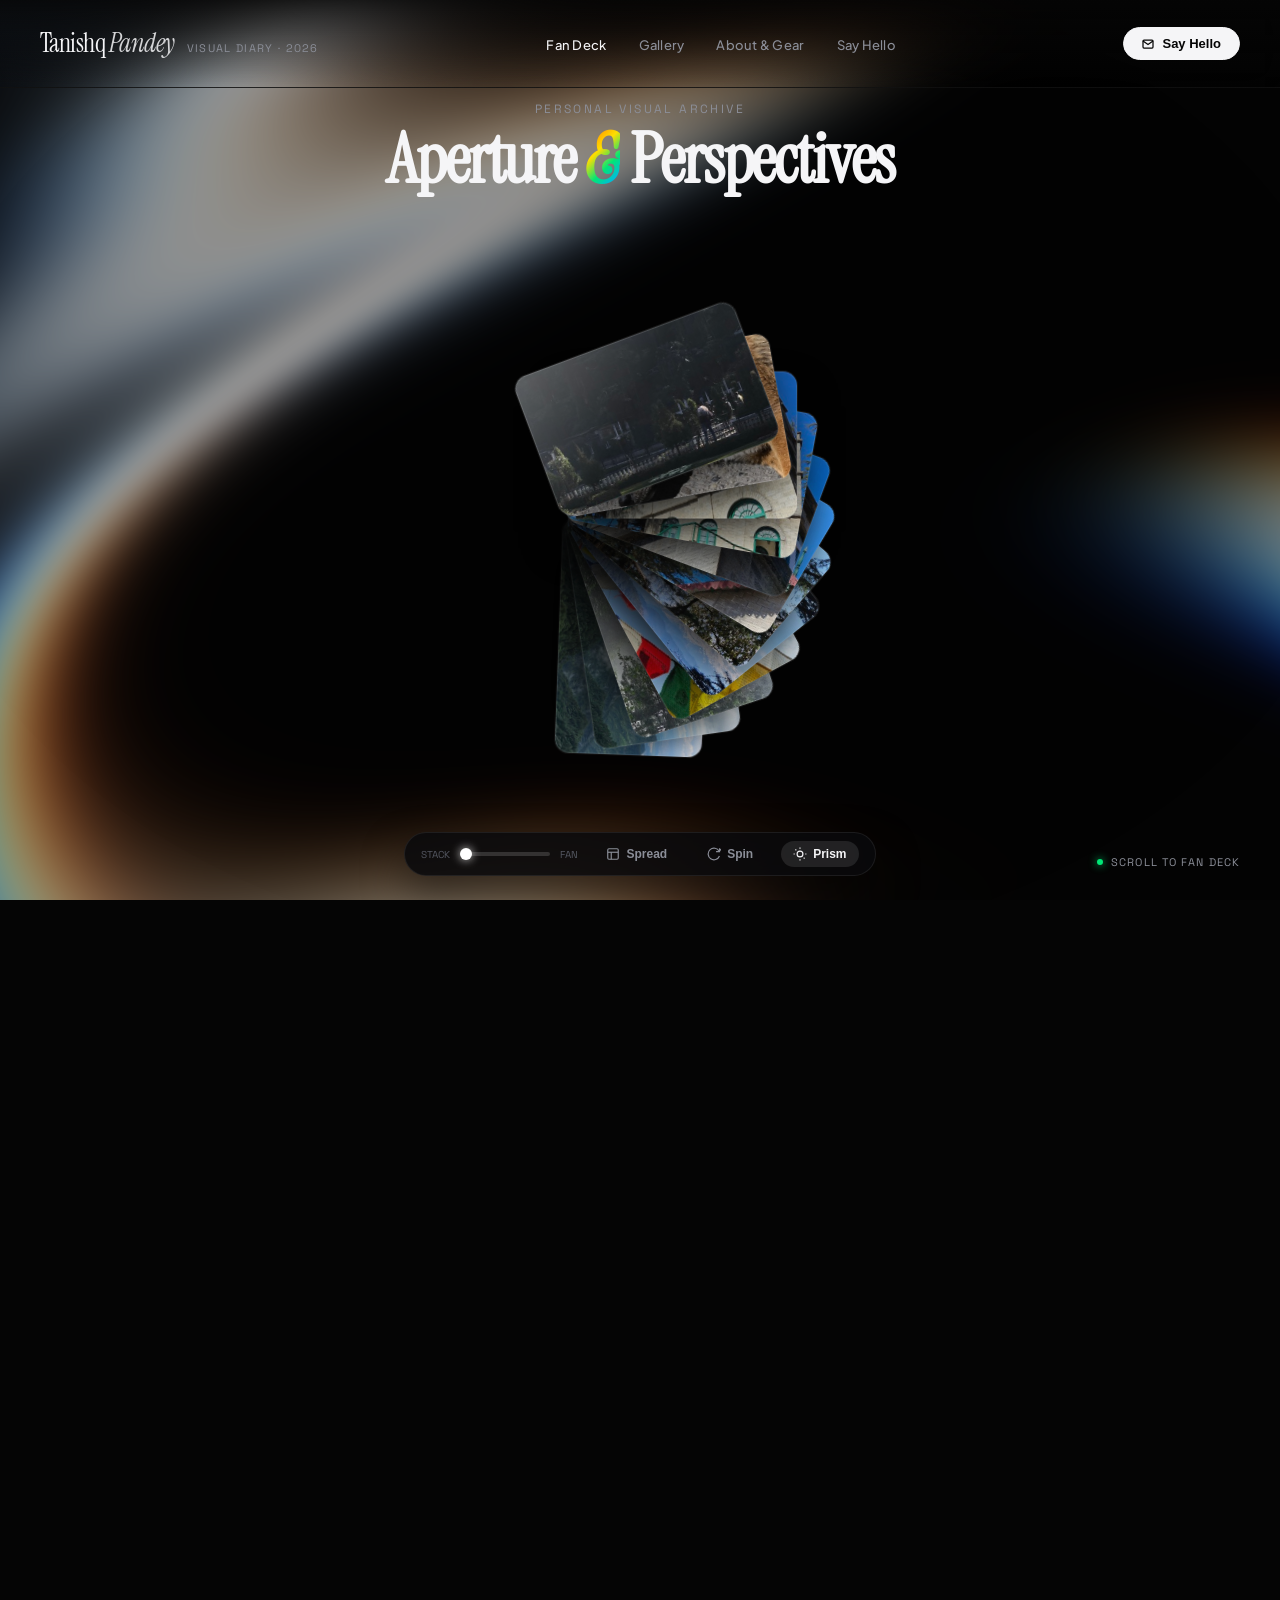
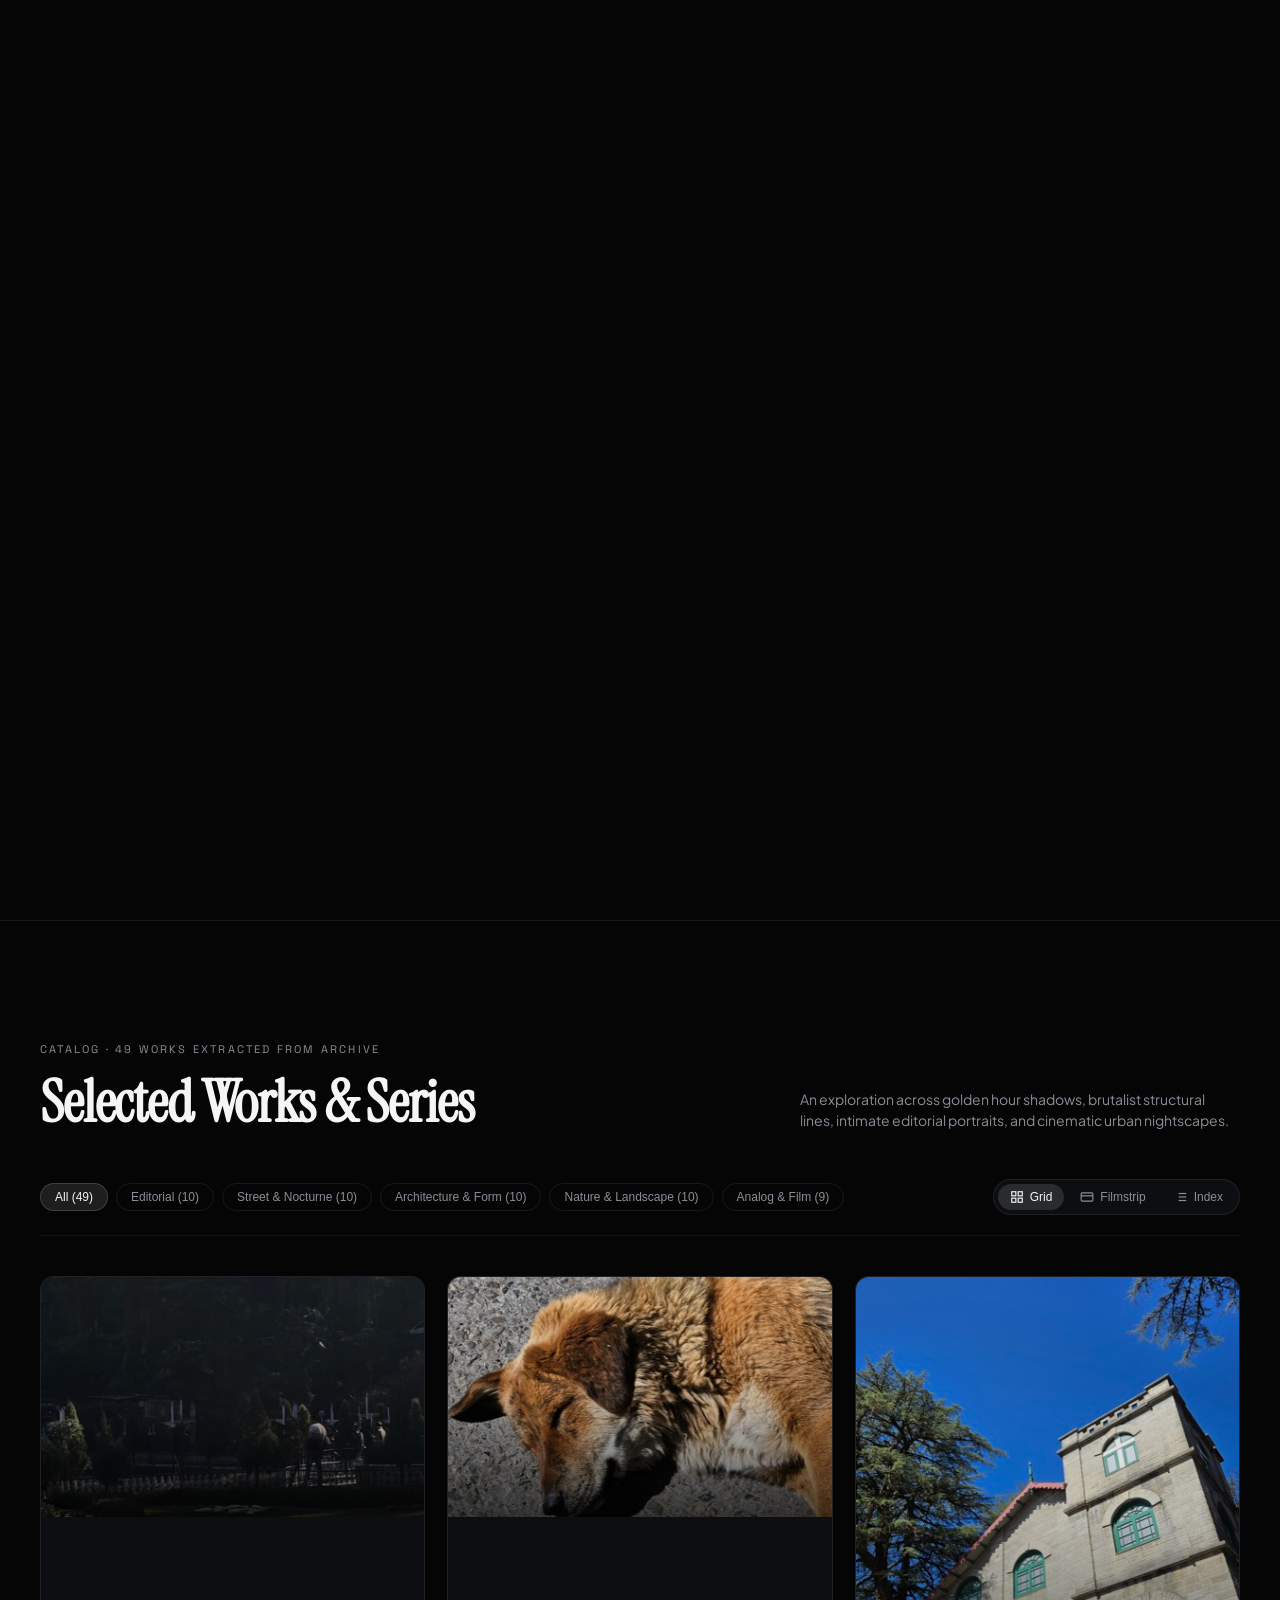
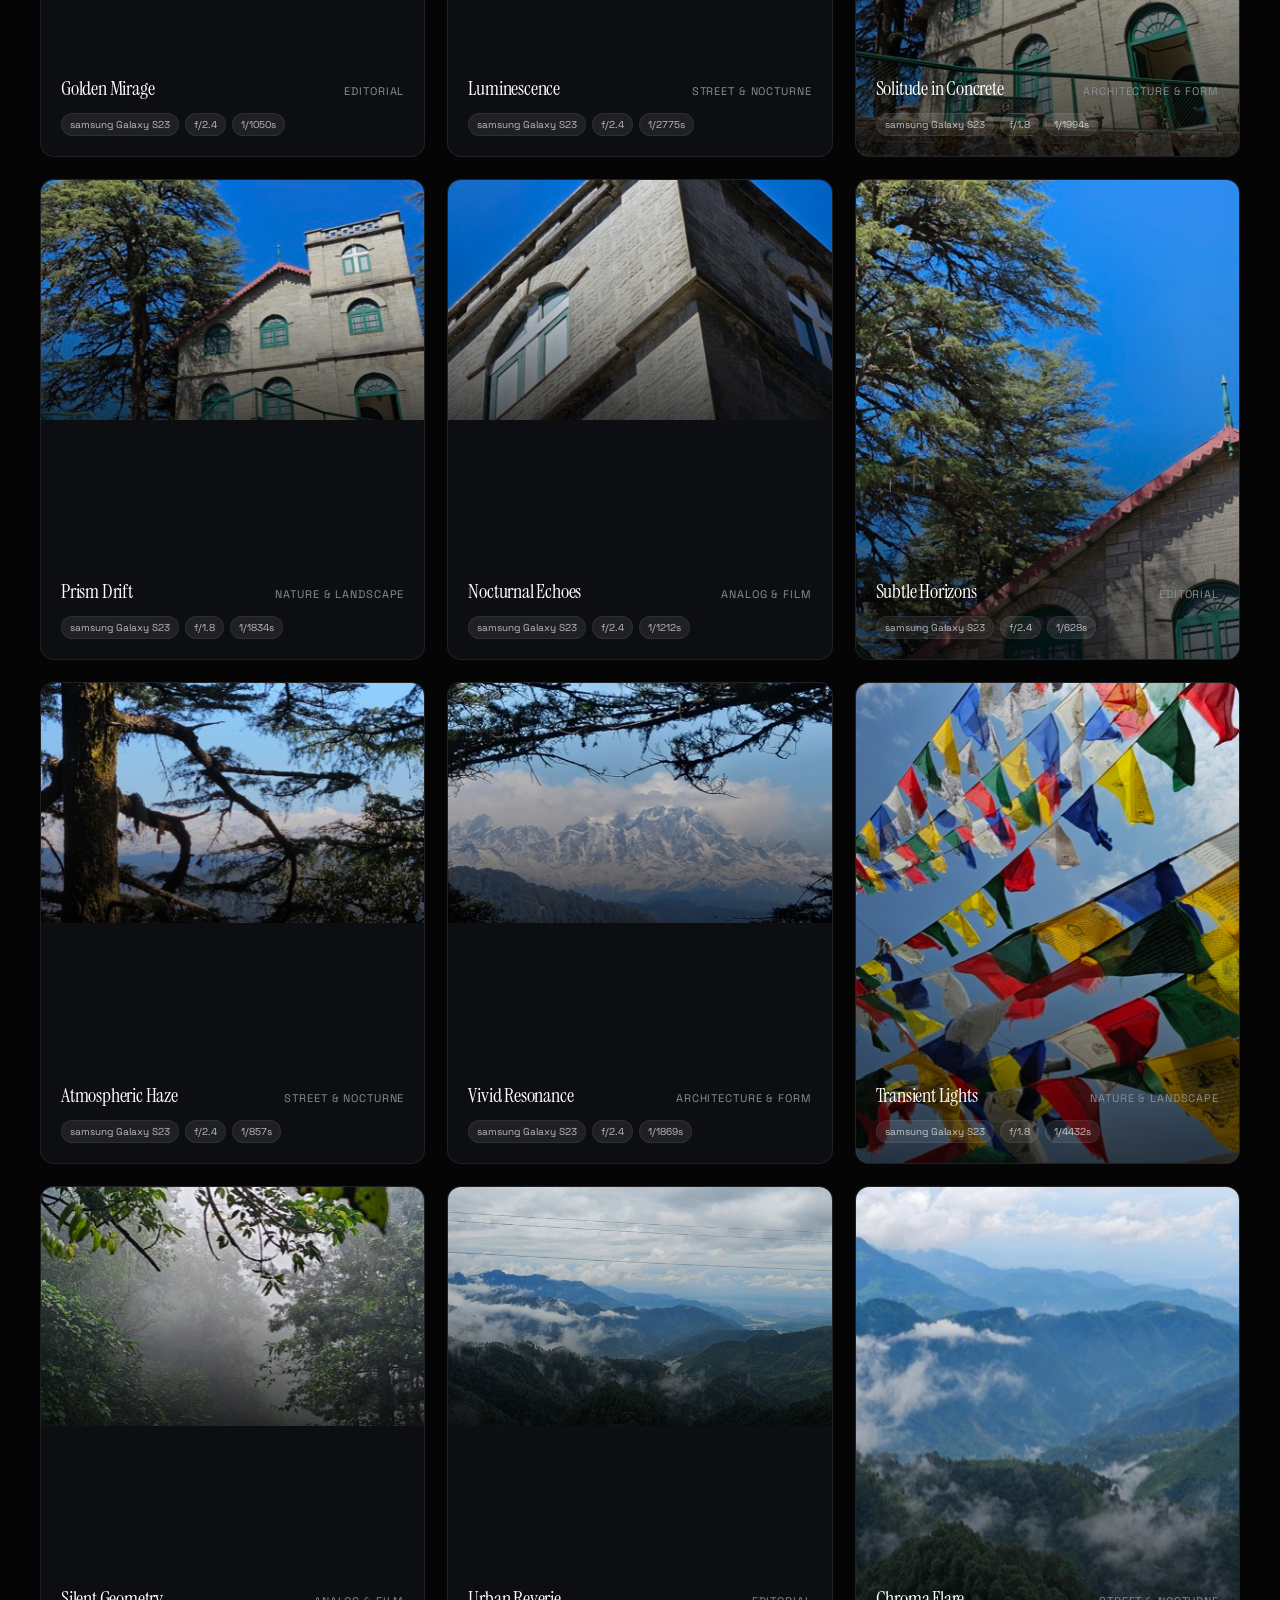
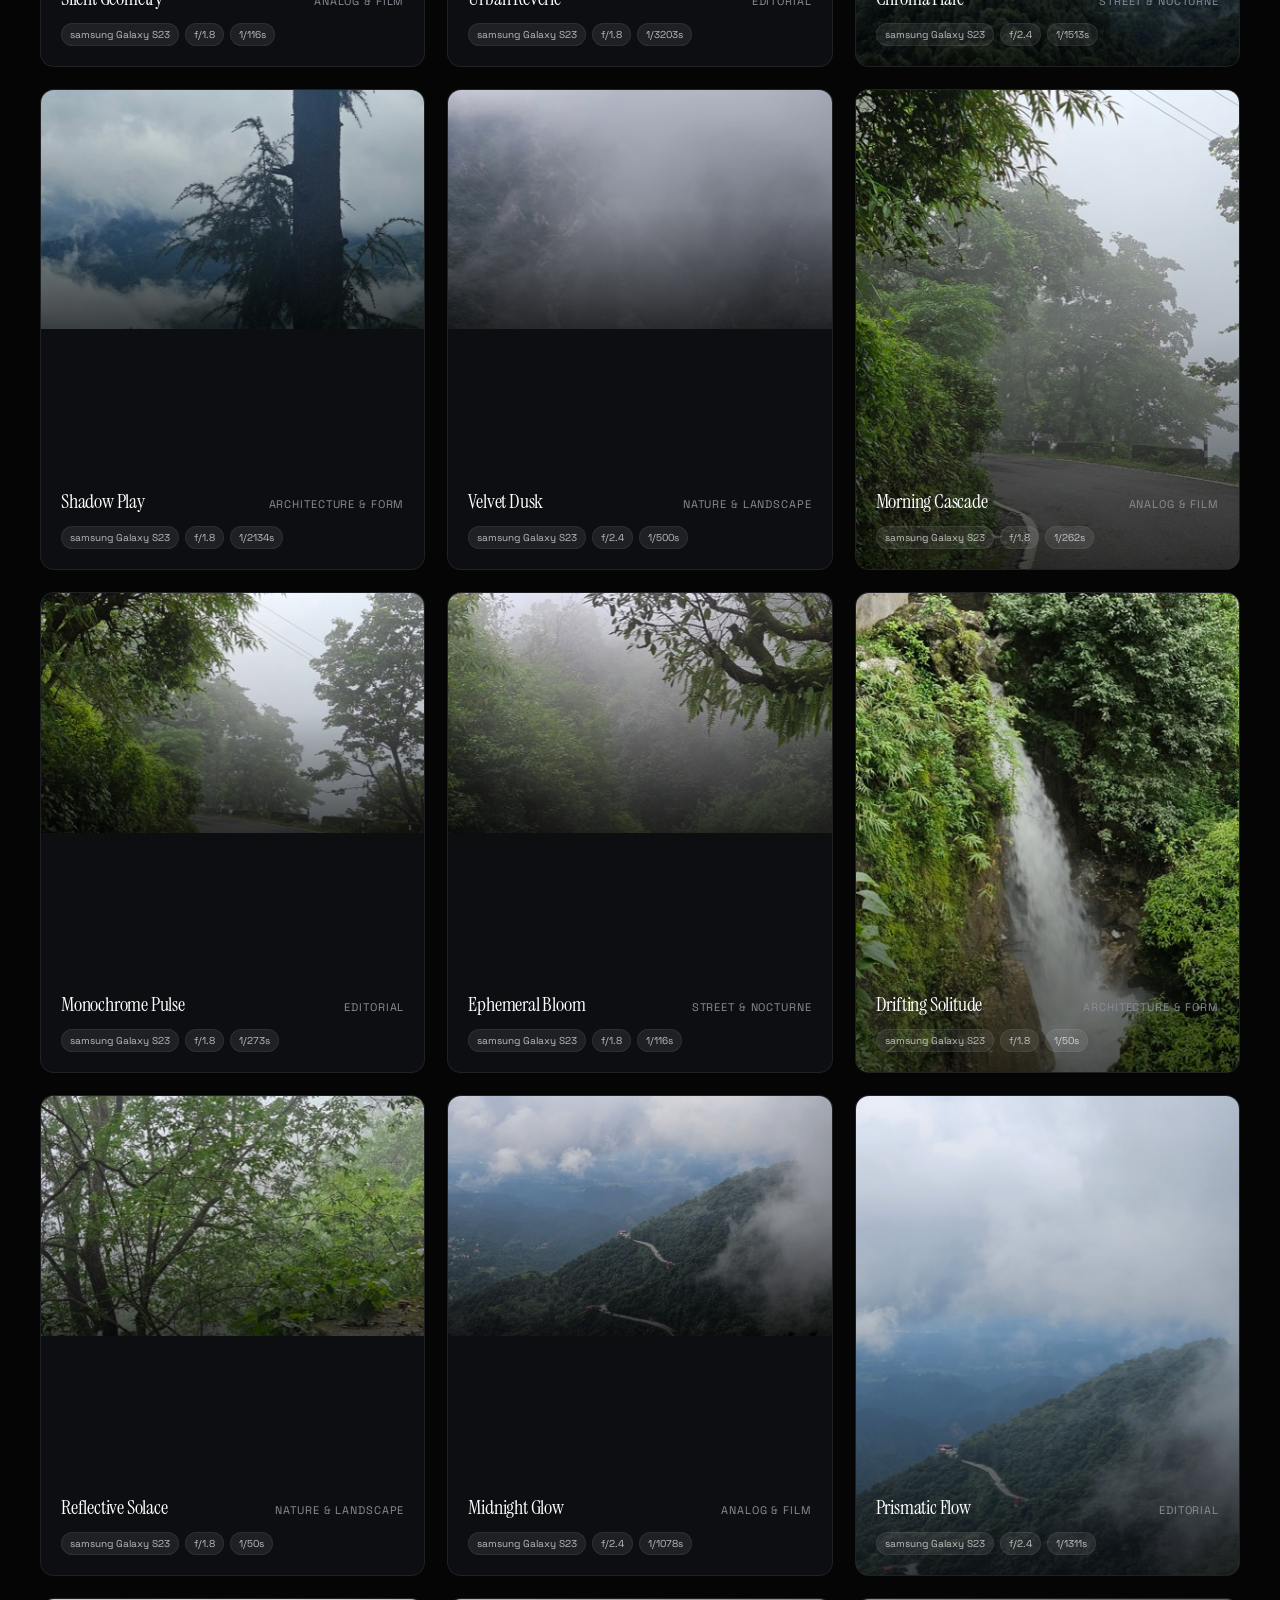
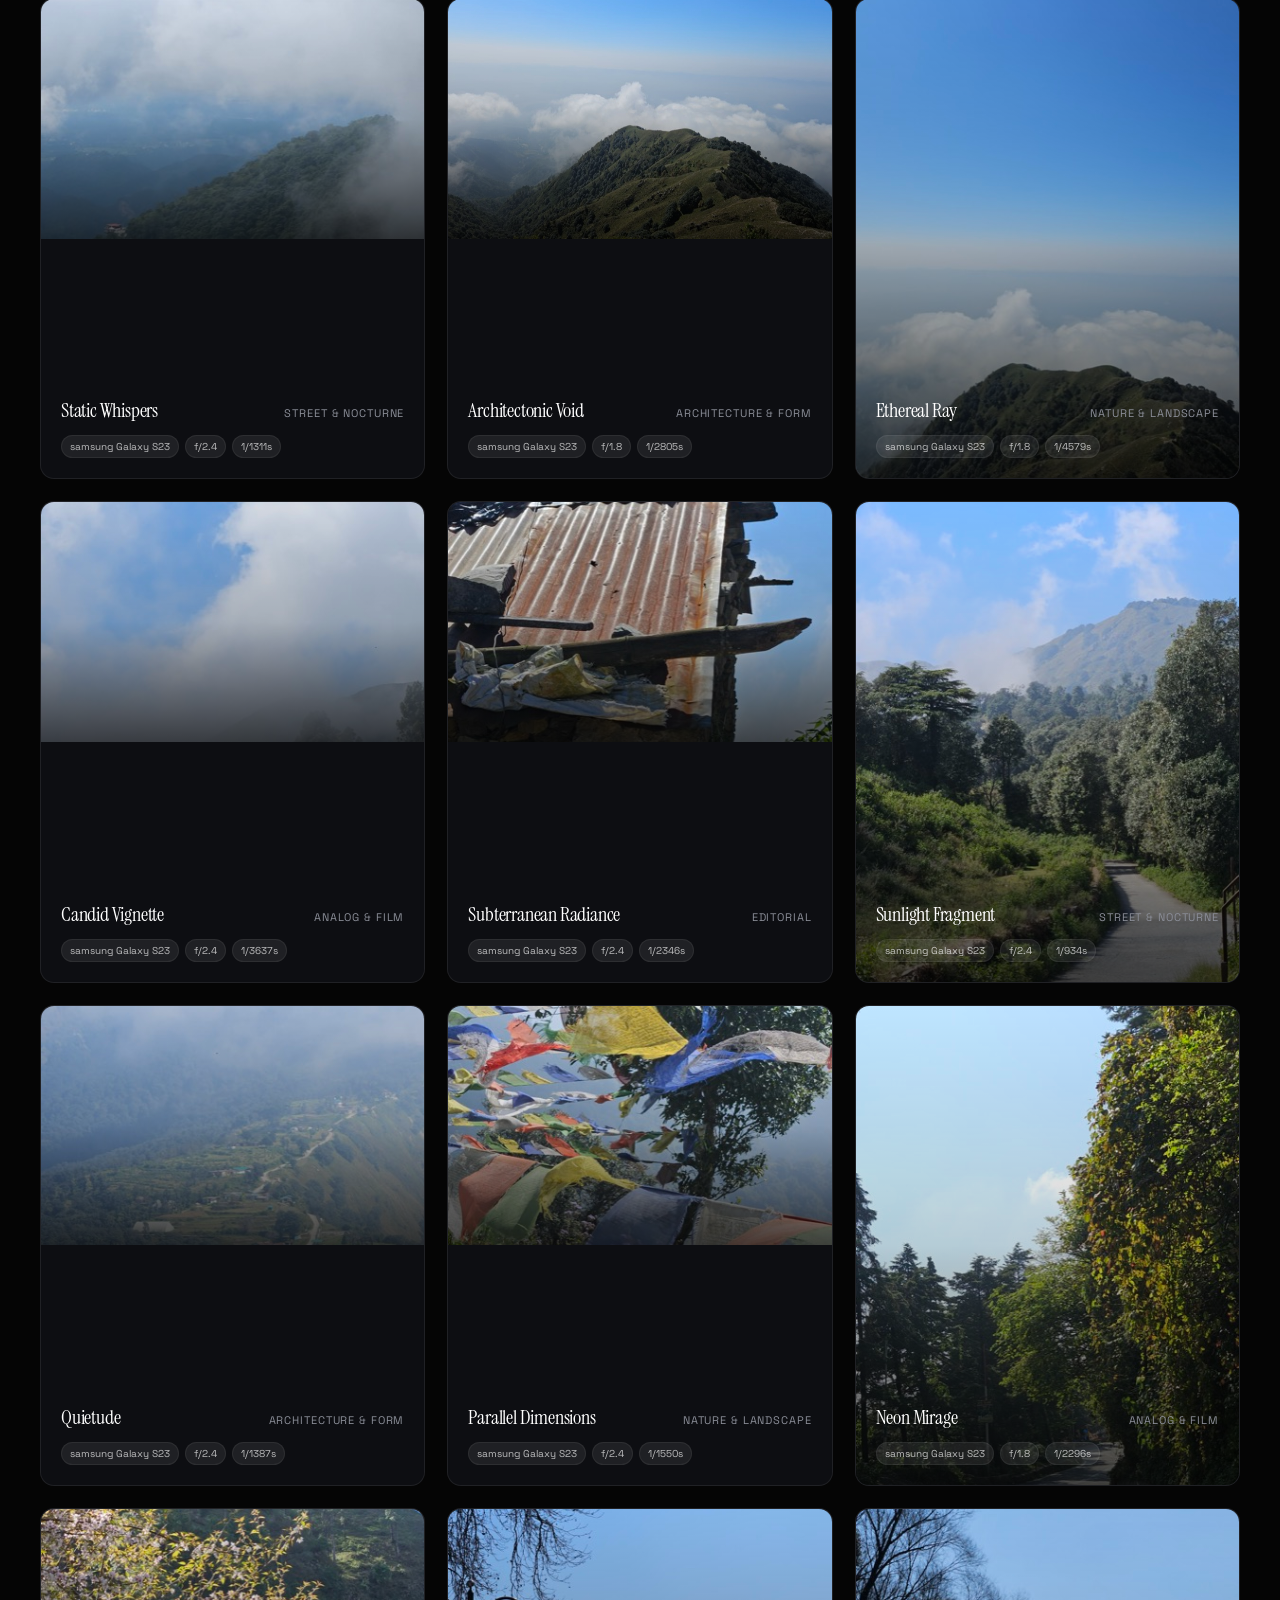
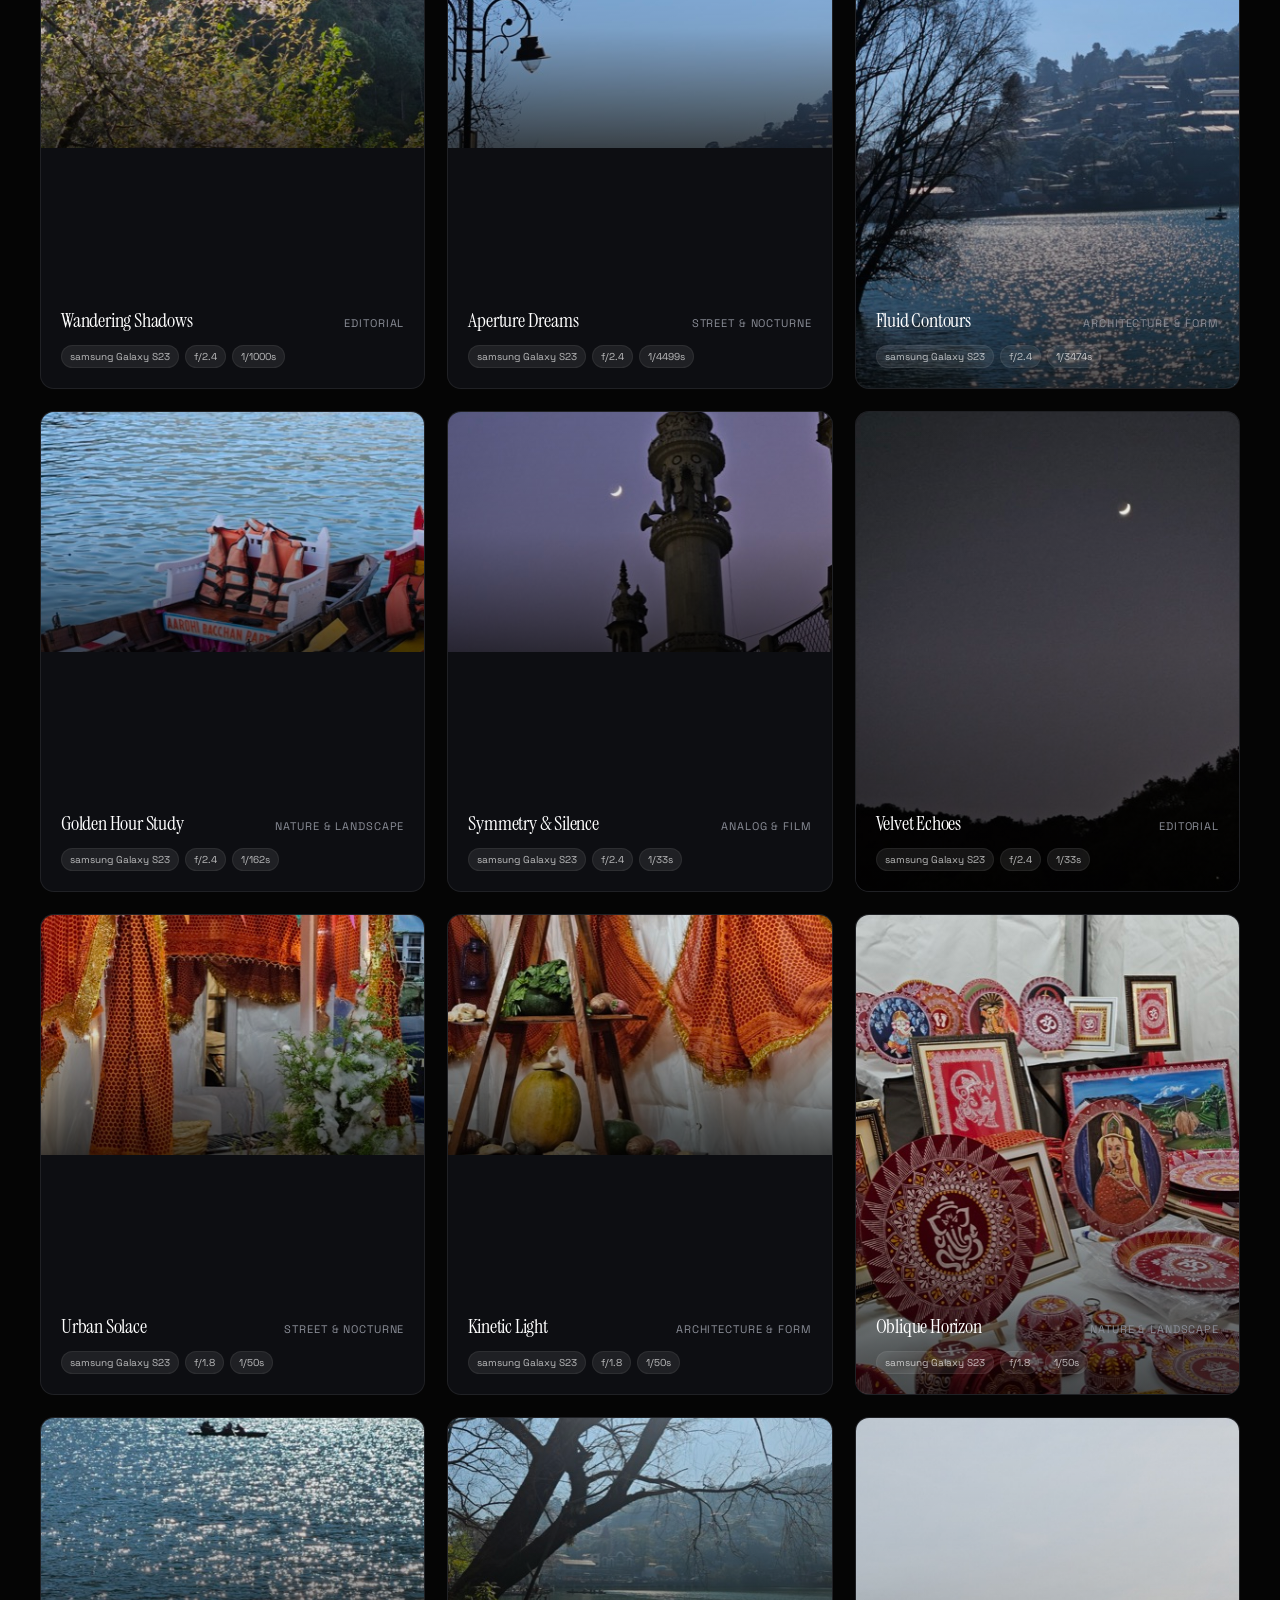
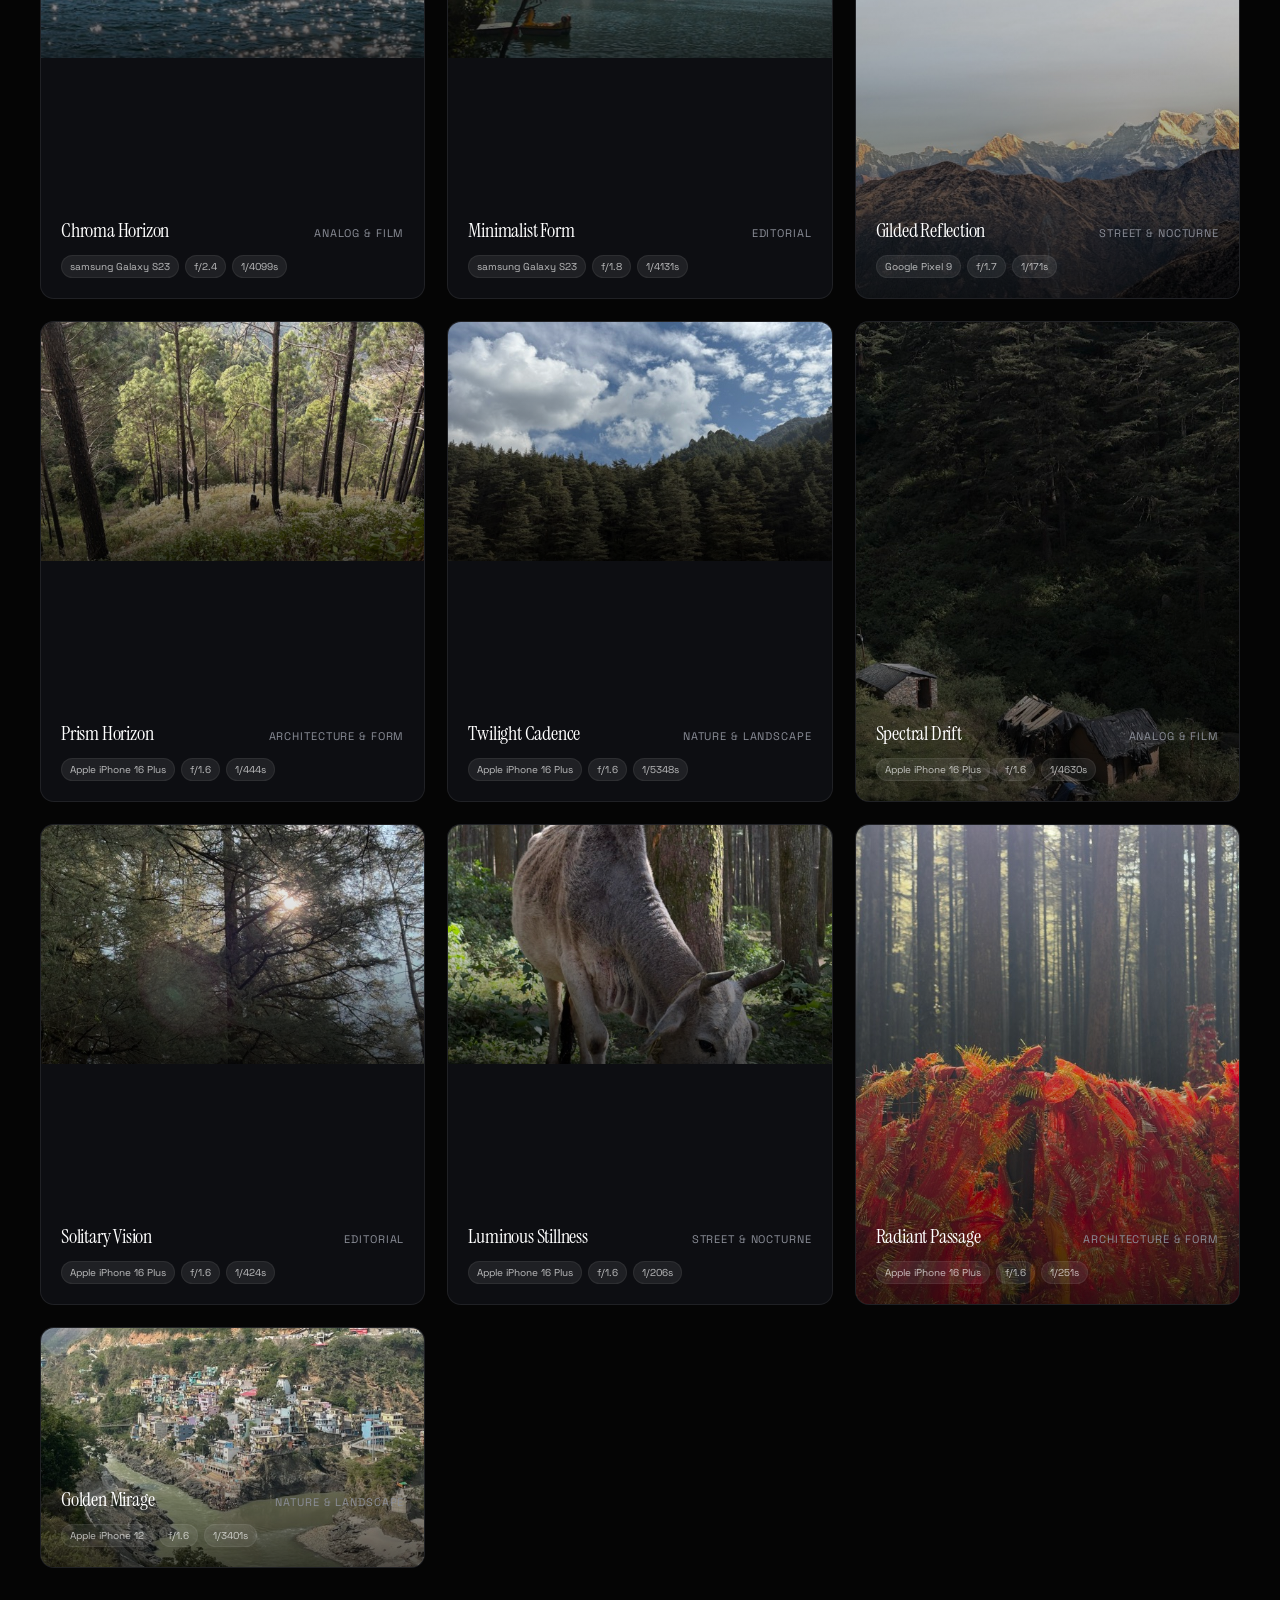
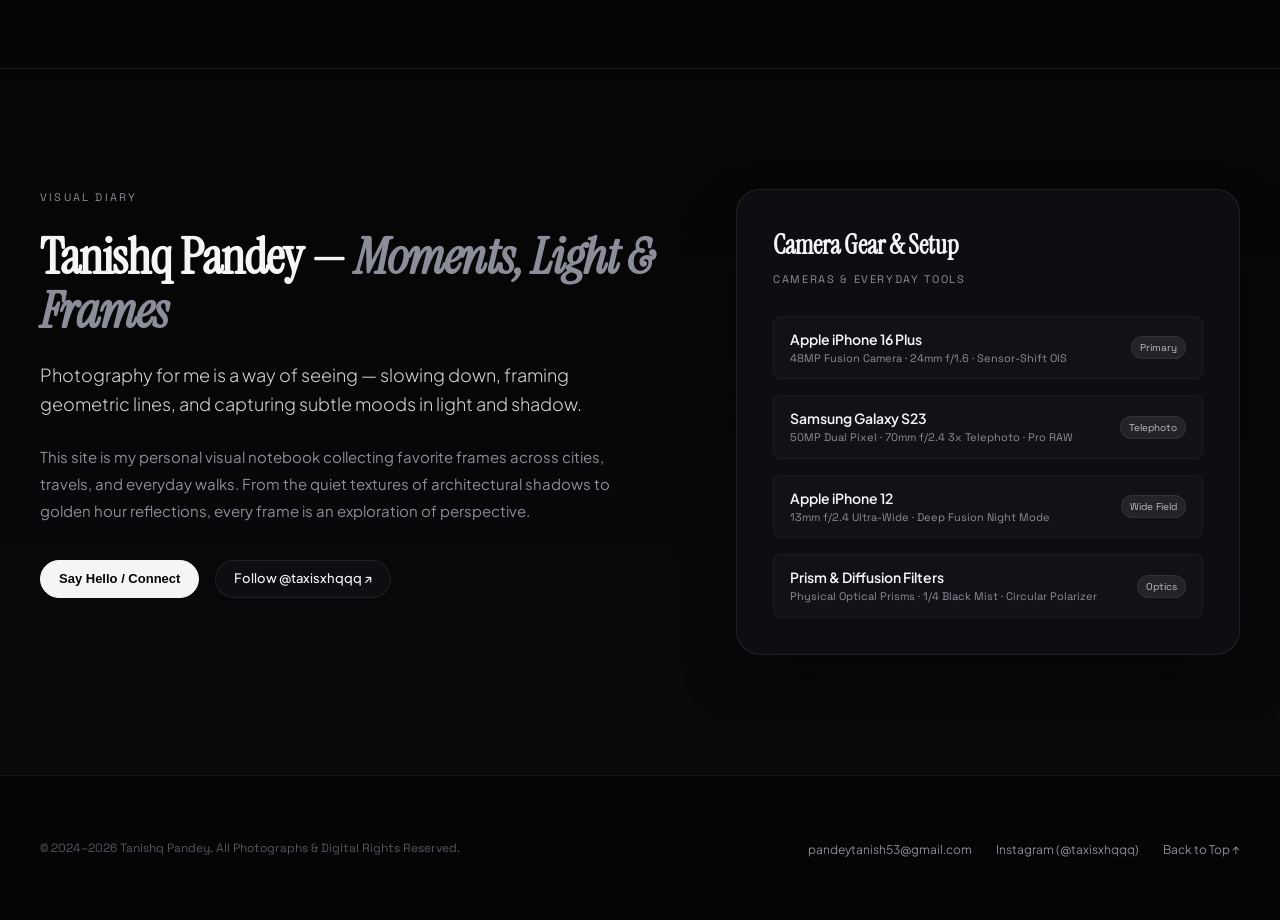
==== index.html @ 5aa135cf "Complete bespoke photography portfolio website with responsive design and Vercel configuration" ====
<!DOCTYPE html>
<html lang="en" dir="ltr">
<head>
  <meta charset="utf-8" />
  <meta name="viewport" content="width=device-width, initial-scale=1.0" />
  <title>Tanishq Pandey — Personal Photography Archive</title>
  <meta name="description" content="Personal photography archive of Tanishq Pandey. Everyday perspectives, light studies, brutalist geometry, and visual experimentation." />
  
  <!-- Open Graph -->
  <meta property="og:type" content="website" />
  <meta property="og:title" content="Tanishq Pandey — Personal Photography Archive" />
  <meta property="og:description" content="Personal visual diary featuring the Scroll Fan Cards experience and high-resolution photo collection." />
  <meta property="og:image" content="assets/images/full/20250128_105333.jpg" />

  <!-- Favicon -->
  <link rel="icon" type="image/svg+xml" href="data:image/svg+xml,<svg xmlns='http://www.w3.org/2000/svg' viewBox='0 0 100 100'><circle cx='50' cy='50' r='45' fill='%23050505' stroke='%23ffffff' stroke-width='6'/><circle cx='50' cy='50' r='18' fill='%23ffffff'/></svg>" />

  <!-- Styles -->
  <link rel="stylesheet" href="assets/css/style.css" />
</head>
<body>

  <!-- Ambient WebGL Chromatic Dispersion Canvas Background -->
  <canvas id="bg-canvas"></canvas>

  <!-- Top Glassmorphic Navigation -->
  <nav class="site-nav">
    <a href="#" class="brand-wrapper">
      <h1 class="brand-title">Tanishq <em>Pandey</em></h1>
      <span class="brand-tag">Visual Diary · 2026</span>
    </a>

    <ul class="nav-links">
      <li><a href="#hero-track" class="active">Fan Deck</a></li>
      <li><a href="#gallery">Gallery</a></li>
      <li><a href="#about">About &amp; Gear</a></li>
      <li><a href="#contact" class="open-inquiry-btn">Say Hello</a></li>
    </ul>

    <div class="nav-actions">
      <button class="pill-btn primary open-inquiry-btn desk-only">
        <svg width="12" height="12" viewBox="0 0 24 24" fill="none" stroke="currentColor" stroke-width="2.5"><path d="M4 4h16c1.1 0 2 .9 2 2v12c0 1.1-.9 2-2 2H4c-1.1 0-2-.9-2-2V6c0-1.1.9-2 2-2z"></path><polyline points="22,6 12,13 2,6"></polyline></svg>
        Say Hello
      </button>
      <button class="mobile-menu-btn" id="mobile-menu-toggle" aria-label="Toggle Navigation Menu">
        <span class="bar bar-1"></span>
        <span class="bar bar-2"></span>
      </button>
    </div>
  </nav>

  <!-- Mobile Drawer Menu -->
  <div class="mobile-drawer" id="mobile-drawer">
    <ul class="mobile-drawer-links">
      <li><a href="#hero-track" class="mobile-link">Fan Deck</a></li>
      <li><a href="#gallery" class="mobile-link">Gallery (49 Works)</a></li>
      <li><a href="#about" class="mobile-link">About &amp; Gear</a></li>
      <li><a href="#contact" class="mobile-link open-inquiry-btn">Say Hello / Connect</a></li>
      <li><a href="https://www.instagram.com/taxisxhqqq/" target="_blank" rel="noopener" class="mobile-link">Instagram (@taxisxhqqq) ↗</a></li>
    </ul>
  </div>

  <!-- Hero Section with Interactive Scroll Fan Cards -->
  <section class="hero-scroll-track" id="hero-track">
    <div class="hero-sticky-frame">
      
      <!-- Headline Overlay -->
      <div class="hero-header-overlay">
        <div class="hero-subhead">Personal Visual Archive</div>
        <h2 class="hero-title">Aperture <span>&amp;</span> Perspectives</h2>
      </div>

      <!-- Centered Radial Fan Stage -->
      <div class="fan-stage">
        <div id="fan-cards-container">
          <!-- Dynamically populated by ScrollFanCards -->
        </div>
      </div>

      <!-- Floating Deck Controls -->
      <div class="hero-controls-bar">
        <div class="scrub-container">
          <span style="font-family: var(--font-mono); font-size: 10px; color: var(--text-dim); text-transform: uppercase;">Stack</span>
          <input type="range" min="0" max="1" step="0.01" value="0" id="scrub-slider" class="scrub-slider" aria-label="Card fan spread scrub" />
          <span style="font-family: var(--font-mono); font-size: 10px; color: var(--text-dim); text-transform: uppercase;">Fan</span>
        </div>

        <button class="control-btn" id="btn-fan-toggle" title="Toggle Fan/Stack">
          <svg viewBox="0 0 24 24" fill="none" stroke="currentColor" stroke-width="2"><rect x="3" y="3" width="18" height="18" rx="2"/><path d="M3 9h18"/><path d="M9 21V9"/></svg>
          Spread
        </button>

        <button class="control-btn" id="btn-auto-spin" title="Auto-Spin Wheel">
          <svg viewBox="0 0 24 24" fill="none" stroke="currentColor" stroke-width="2"><path d="M21.5 2v6h-6M21.34 15.57a10 10 0 1 1-.57-8.38l5.67-5.67"/></svg>
          Spin
        </button>

        <button class="control-btn active" id="btn-shader-toggle" title="Toggle Prism Shader Glow">
          <svg viewBox="0 0 24 24" fill="none" stroke="currentColor" stroke-width="2"><circle cx="12" cy="12" r="5"/><line x1="12" y1="1" x2="12" y2="3"/><line x1="12" y1="21" x2="12" y2="23"/><line x1="4.22" y1="4.22" x2="5.64" y2="5.64"/><line x1="18.36" y1="18.36" x2="19.78" y2="19.78"/><line x1="1" y1="12" x2="3" y2="12"/><line x1="21" y1="12" x2="23" y2="12"/></svg>
          Prism
        </button>
      </div>

      <div class="scroll-prompt-indicator">
        <span class="pulse-dot"></span>
        <span>Scroll to Fan Deck</span>
      </div>

    </div>
  </section>

  <!-- Curated Editorial Gallery Section -->
  <section class="gallery-section" id="gallery">
    <div class="section-head">
      <span class="section-eyebrow">Catalog · 49 Works Extracted from Archive</span>
      <div class="section-title-row">
        <h3 class="section-title">Selected Works &amp; Series</h3>
        <p style="color: var(--text-muted); font-size: 14px; max-width: 440px;">
          An exploration across golden hour shadows, brutalist structural lines, intimate editorial portraits, and cinematic urban nightscapes.
        </p>
      </div>
    </div>

    <!-- Filter & View Controls -->
    <div class="gallery-filters-row">
      <div class="filter-pills" id="filter-pills">
        <!-- Injected via app.js -->
      </div>

      <div class="layout-switchers">
        <button class="layout-btn active" data-layout="grid" title="Masonry Grid">
          <svg width="14" height="14" viewBox="0 0 24 24" fill="none" stroke="currentColor" stroke-width="2"><rect x="3" y="3" width="7" height="7"/><rect x="14" y="3" width="7" height="7"/><rect x="14" y="14" width="7" height="7"/><rect x="3" y="14" width="7" height="7"/></svg>
          Grid
        </button>
        <button class="layout-btn" data-layout="filmstrip" title="Horizontal Filmstrip">
          <svg width="14" height="14" viewBox="0 0 24 24" fill="none" stroke="currentColor" stroke-width="2"><rect x="2" y="5" width="20" height="14" rx="2"/><line x1="2" y1="10" x2="22" y2="10"/></svg>
          Filmstrip
        </button>
        <button class="layout-btn" data-layout="list" title="Index List">
          <svg width="14" height="14" viewBox="0 0 24 24" fill="none" stroke="currentColor" stroke-width="2"><line x1="8" y1="6" x2="21" y2="6"/><line x1="8" y1="12" x2="21" y2="12"/><line x1="8" y1="18" x2="21" y2="18"/><line x1="3" y1="6" x2="3.01" y2="6"/><line x1="3" y1="12" x2="3.01" y2="12"/><line x1="3" y1="18" x2="3.01" y2="18"/></svg>
          Index
        </button>
      </div>
    </div>

    <!-- Gallery Container -->
    <div class="gallery-grid" id="gallery-grid">
      <!-- Populated via app.js -->
    </div>
  </section>

  <!-- Photographer Bio & Gear Manifest -->
  <section class="about-section" id="about">
    <div class="about-grid">
      
      <div class="about-narrative">
        <span class="section-eyebrow">Visual Diary</span>
        <h2>Tanishq Pandey — <em>Moments, Light &amp; Frames</em></h2>
        <p class="about-lead">
          Photography for me is a way of seeing — slowing down, framing geometric lines, and capturing subtle moods in light and shadow.
        </p>
        <p class="about-body">
          This site is my personal visual notebook collecting favorite frames across cities, travels, and everyday walks. From the quiet textures of architectural shadows to golden hour reflections, every frame is an exploration of perspective.
        </p>
        <div style="display: flex; gap: 16px; margin-top: 12px;">
          <button class="pill-btn primary open-inquiry-btn">Say Hello / Connect</button>
          <a href="https://www.instagram.com/taxisxhqqq/" target="_blank" rel="noopener" class="pill-btn">Follow @taxisxhqqq ↗</a>
        </div>
      </div>

      <!-- Gear Manifest Card -->
      <div class="gear-manifest">
        <h3>Camera Gear &amp; Setup</h3>
        <p class="gear-manifest-sub">Cameras &amp; Everyday Tools</p>

        <div class="gear-list">
          <div class="gear-item">
            <div>
              <div class="gear-name">Apple iPhone 16 Plus</div>
              <div class="gear-desc">48MP Fusion Camera · 24mm f/1.6 · Sensor-Shift OIS</div>
            </div>
            <span class="exif-chip">Primary</span>
          </div>

          <div class="gear-item">
            <div>
              <div class="gear-name">Samsung Galaxy S23</div>
              <div class="gear-desc">50MP Dual Pixel · 70mm f/2.4 3x Telephoto · Pro RAW</div>
            </div>
            <span class="exif-chip">Telephoto</span>
          </div>

          <div class="gear-item">
            <div>
              <div class="gear-name">Apple iPhone 12</div>
              <div class="gear-desc">13mm f/2.4 Ultra-Wide · Deep Fusion Night Mode</div>
            </div>
            <span class="exif-chip">Wide Field</span>
          </div>

          <div class="gear-item">
            <div>
              <div class="gear-name">Prism &amp; Diffusion Filters</div>
              <div class="gear-desc">Physical Optical Prisms · 1/4 Black Mist · Circular Polarizer</div>
            </div>
            <span class="exif-chip">Optics</span>
          </div>
        </div>
      </div>

    </div>
  </section>

  <!-- Fullscreen Technical Lightbox -->
  <div class="lightbox-modal" id="lightbox-modal" role="dialog" aria-modal="true" aria-label="Photograph Lightbox">
    
    <div class="lightbox-topbar">
      <div class="lightbox-title-meta">
        <h4 id="lightbox-title">Photograph Title</h4>
        <span id="lightbox-category">Editorial · Ref #01</span>
      </div>
      <button class="lightbox-close-btn" id="lightbox-close" aria-label="Close Lightbox">
        <svg width="20" height="20" viewBox="0 0 24 24" fill="none" stroke="currentColor" stroke-width="2"><line x1="18" y1="6" x2="6" y2="18"></line><line x1="6" y1="6" x2="18" y2="18"></line></svg>
      </button>
    </div>

    <div class="lightbox-main-stage">
      <button class="lightbox-nav-btn prev" id="lightbox-prev" aria-label="Previous photograph">
        <svg width="22" height="22" viewBox="0 0 24 24" fill="none" stroke="currentColor" stroke-width="2.5"><polyline points="15 18 9 12 15 6"></polyline></svg>
      </button>

      <div class="lightbox-img-wrapper">
        <img id="lightbox-img" src="" alt="High resolution photograph" />
      </div>

      <button class="lightbox-nav-btn next" id="lightbox-next" aria-label="Next photograph">
        <svg width="22" height="22" viewBox="0 0 24 24" fill="none" stroke="currentColor" stroke-width="2.5"><polyline points="9 18 15 12 9 6"></polyline></svg>
      </button>
    </div>

    <!-- Authentic Technical EXIF Drawer -->
    <div class="lightbox-exif-hud">
      <div class="hud-item">
        <span class="hud-label">Camera Body</span>
        <span class="hud-val" id="exif-camera">Camera</span>
      </div>
      <div class="hud-item">
        <span class="hud-label">Focal Length</span>
        <span class="hud-val" id="exif-focal">24mm</span>
      </div>
      <div class="hud-item">
        <span class="hud-label">Aperture</span>
        <span class="hud-val" id="exif-aperture">f/1.8</span>
      </div>
      <div class="hud-item">
        <span class="hud-label">Shutter Speed</span>
        <span class="hud-val" id="exif-shutter">1/500s</span>
      </div>
      <div class="hud-item">
        <span class="hud-label">Sensitivity</span>
        <span class="hud-val" id="exif-iso">ISO 50</span>
      </div>
      <div class="hud-item">
        <span class="hud-label">Capture Date</span>
        <span class="hud-val" id="exif-date">2025</span>
      </div>
    </div>
  </div>

  <!-- Personal Contact / Say Hello Modal -->
  <div class="inquiry-modal" id="inquiry-modal" role="dialog" aria-modal="true" aria-label="Get in Touch">
    <div class="inquiry-card">
      <div style="display: flex; justify-content: space-between; align-items: flex-start;">
        <div>
          <h3>Say Hello</h3>
          <p>Have a question about a photo, camera settings, or just want to connect? Send a note below!</p>
        </div>
        <button class="lightbox-close-btn" id="inquiry-close" aria-label="Close modal">
          <svg width="18" height="18" viewBox="0 0 24 24" fill="none" stroke="currentColor" stroke-width="2"><line x1="18" y1="6" x2="6" y2="18"></line><line x1="6" y1="6" x2="18" y2="18"></line></svg>
        </button>
      </div>

      <form id="inquiry-form">
        <div class="form-group">
          <label for="client-name">Your Name</label>
          <input type="text" id="client-name" placeholder="e.g. Alex" required />
        </div>

        <div class="form-group">
          <label for="client-email">Email Address</label>
          <input type="email" id="client-email" placeholder="alex@example.com" required />
        </div>

        <div class="form-group">
          <label for="project-type">Topic</label>
          <select id="project-type">
            <option value="feedback">General Chat / Thoughts on Photos</option>
            <option value="gear">Camera &amp; Lens Setup</option>
            <option value="collab">Creative Idea / Photowalk</option>
            <option value="other">Just Saying Hi</option>
          </select>
        </div>

        <div class="form-group">
          <label for="client-message">Message</label>
          <textarea id="client-message" rows="3" placeholder="Write your message here..."></textarea>
        </div>

        <button type="submit" class="pill-btn primary" style="width: 100%; justify-content: center; padding: 14px; margin-top: 10px;">
          Send Message →
        </button>
      </form>
    </div>
  </div>

  <!-- Minimalist Editorial Footer -->
  <footer class="site-footer">
    <div class="footer-copy">
      © 2024–2026 Tanishq Pandey. All Photographs &amp; Digital Rights Reserved.
    </div>

    <ul class="footer-links">
      <li><a href="mailto:pandeytanish53@gmail.com">pandeytanish53@gmail.com</a></li>
      <li><a href="https://www.instagram.com/taxisxhqqq/" target="_blank" rel="noopener">Instagram (@taxisxhqqq)</a></li>
      <li><a href="#hero-track">Back to Top ↑</a></li>
    </ul>
  </footer>

  <!-- Main JavaScript Module -->
  <script type="module" src="assets/js/app.js"></script>
</body>
</html>
---- assets/css/style.css ----
/* ==========================================================================
   Tanishq Pandey — Bespoke Photography Portfolio
   Design: Editorial Minimalism, WebGL Dispersion & Radial Fan Cards
   ========================================================================== */

@import url('https://fonts.googleapis.com/css2?family=Instrument+Serif:ital@0;1&family=Plus+Jakarta+Sans:wght@300;400;500;600;700&family=Space+Grotesk:wght@400;500;600&display=swap');

:root {
  --bg-void: #050505;
  --bg-card: #0d0e12;
  --bg-glass: rgba(18, 19, 23, 0.72);
  --bg-glass-heavy: rgba(10, 10, 12, 0.88);
  --border-subtle: rgba(255, 255, 255, 0.08);
  --border-medium: rgba(255, 255, 255, 0.15);
  --border-bright: rgba(255, 255, 255, 0.35);
  --text-main: #f5f5f7;
  --text-muted: #8b8e98;
  --text-dim: #545761;
  --prism-rainbow: linear-gradient(135deg, #ff2a55, #ff8c00, #ffdd00, #00e676, #00b0ff, #aa00ff);
  
  --font-serif: "Instrument Serif", Georgia, serif;
  --font-sans: "Plus Jakarta Sans", -apple-system, BlinkMacSystemFont, "Segoe UI", Roboto, sans-serif;
  --font-mono: "Space Grotesk", SFMono-Regular, monospace;
  
  --radius-sm: 8px;
  --radius-md: 14px;
  --radius-lg: 24px;
  --radius-full: 9999px;
  --transition-smooth: all 0.4s cubic-bezier(0.16, 1, 0.3, 1);
}

* {
  margin: 0;
  padding: 0;
  box-sizing: border-box;
  -webkit-font-smoothing: antialiased;
  -moz-osx-font-smoothing: grayscale;
}

html {
  background-color: var(--bg-void);
  color: var(--text-main);
  font-family: var(--font-sans);
  scroll-behavior: smooth;
  overflow-x: hidden;
}

body {
  position: relative;
  background-color: var(--bg-void);
  min-height: 100vh;
  color: var(--text-main);
  line-height: 1.5;
  overflow-x: hidden;
}

/* Ambient Canvas Background */
#bg-canvas {
  position: fixed;
  top: 0;
  left: 0;
  width: 100vw;
  height: 100vh;
  pointer-events: none;
  z-index: 0;
  opacity: 0.65;
  transition: opacity 1s ease;
}

/* Header & Navigation */
.site-nav {
  position: fixed;
  top: 0;
  left: 0;
  width: 100%;
  z-index: 100;
  padding: 24px 40px;
  display: flex;
  align-items: center;
  justify-content: space-between;
  backdrop-filter: blur(16px);
  -webkit-backdrop-filter: blur(16px);
  background: linear-gradient(to bottom, rgba(5,5,5,0.85), rgba(5,5,5,0));
  border-bottom: 1px solid rgba(255, 255, 255, 0.04);
  transition: var(--transition-smooth);
}

.brand-wrapper {
  display: flex;
  align-items: baseline;
  gap: 12px;
  text-decoration: none;
}

.brand-title {
  font-family: var(--font-serif);
  font-size: 26px;
  font-weight: 400;
  color: var(--text-main);
  letter-spacing: -0.02em;
}

.brand-title em {
  font-style: italic;
  opacity: 0.85;
}

.brand-tag {
  font-family: var(--font-mono);
  font-size: 11px;
  text-transform: uppercase;
  letter-spacing: 0.12em;
  color: var(--text-muted);
}

.nav-links {
  display: flex;
  align-items: center;
  gap: 32px;
  list-style: none;
}

.nav-links a {
  text-decoration: none;
  font-size: 13px;
  font-weight: 500;
  letter-spacing: 0.02em;
  color: var(--text-muted);
  transition: color 0.25s ease;
  position: relative;
}

.nav-links a:hover,
.nav-links a.active {
  color: var(--text-main);
}

.nav-actions {
  display: flex;
  align-items: center;
  gap: 16px;
}

.pill-btn {
  display: inline-flex;
  align-items: center;
  gap: 8px;
  padding: 8px 18px;
  background: var(--bg-glass);
  border: 1px solid var(--border-subtle);
  border-radius: var(--radius-full);
  color: var(--text-main);
  font-size: 13px;
  font-weight: 500;
  text-decoration: none;
  cursor: pointer;
  backdrop-filter: blur(12px);
  transition: var(--transition-smooth);
}

.pill-btn:hover {
  background: rgba(255, 255, 255, 0.12);
  border-color: var(--border-medium);
  transform: translateY(-1px);
}

.pill-btn.primary {
  background: var(--text-main);
  color: #050505;
  border-color: var(--text-main);
  font-weight: 600;
}

.pill-btn.primary:hover {
  background: #ffffff;
  box-shadow: 0 0 25px rgba(255, 255, 255, 0.3);
}

/* ==========================================================================
   SCROLL FAN CARDS HERO SHOWCASE
   ========================================================================== */
.hero-scroll-track {
  position: relative;
  height: 280vh;
  z-index: 10;
}

.hero-sticky-frame {
  position: sticky;
  top: 0;
  left: 0;
  width: 100vw;
  height: 100vh;
  overflow: hidden;
  display: flex;
  flex-direction: column;
  align-items: center;
  justify-content: center;
  padding: 80px 20px 40px;
}

.hero-header-overlay {
  position: absolute;
  top: 100px;
  text-align: center;
  pointer-events: none;
  z-index: 5;
}

.hero-subhead {
  font-family: var(--font-mono);
  font-size: 12px;
  letter-spacing: 0.2em;
  text-transform: uppercase;
  color: var(--text-muted);
  margin-bottom: 8px;
}

.hero-title {
  font-family: var(--font-serif);
  font-size: clamp(48px, 6.5vw, 92px);
  line-height: 0.95;
  letter-spacing: -0.03em;
  color: var(--text-main);
}

.hero-title span {
  font-style: italic;
  background: var(--prism-rainbow);
  -webkit-background-clip: text;
  -webkit-text-fill-color: transparent;
}

/* Radial Fan Stage */
.fan-stage {
  position: relative;
  width: 100%;
  height: 100%;
  display: flex;
  align-items: center;
  justify-content: center;
  user-select: none;
}

.fan-cards-wrapper {
  position: relative;
  width: 100%;
  height: 100%;
  display: flex;
  align-items: center;
  justify-content: center;
  cursor: grab;
}

.fan-cards-wrapper:active {
  cursor: grabbing;
}

.fan-cards-pivot {
  position: relative;
  width: 0;
  height: 0;
  will-change: transform;
}

.fan-card {
  position: absolute;
  left: 0;
  bottom: 0;
  transform-origin: left bottom;
  border-radius: var(--radius-md);
  overflow: visible;
  will-change: transform;
  cursor: pointer;
  transition: filter 0.3s ease;
}

.fan-card-inner {
  position: relative;
  width: 100%;
  height: 100%;
  border-radius: var(--radius-md);
  overflow: hidden;
  box-shadow: 0 24px 50px -10px rgba(0, 0, 0, 0.8), 0 0 0 1px rgba(255, 255, 255, 0.1);
  transition: transform 0.35s cubic-bezier(0.16, 1, 0.3, 1), box-shadow 0.35s ease;
}

.fan-card:hover .fan-card-inner {
  transform: scale(1.08) translate(14px, -14px);
  box-shadow: 0 32px 64px -8px rgba(0, 0, 0, 0.9), 0 0 0 1.5px rgba(255, 255, 255, 0.4), 0 0 25px rgba(255, 255, 255, 0.15);
  z-index: 999;
}

.fan-card img {
  width: 100%;
  height: 100%;
  object-fit: cover;
  display: block;
  pointer-events: none;
}

.fan-card-glass {
  position: absolute;
  inset: 0;
  background: linear-gradient(135deg, rgba(255, 255, 255, 0.32) 0%, rgba(255, 255, 255, 0.05) 45%, transparent 100%);
  pointer-events: none;
}

.fan-card-border {
  position: absolute;
  inset: 0;
  border-radius: var(--radius-md);
  box-shadow: inset 0 0 0 1px rgba(255, 255, 255, 0.12);
  pointer-events: none;
}

.fan-card-info-peek {
  position: absolute;
  bottom: 12px;
  left: 14px;
  right: 14px;
  display: flex;
  justify-content: space-between;
  align-items: flex-end;
  pointer-events: none;
  opacity: 0;
  transform: translateY(4px);
  transition: all 0.3s ease;
}

.fan-card:hover .fan-card-info-peek {
  opacity: 1;
  transform: translateY(0);
}

.fan-card-num {
  font-family: var(--font-mono);
  font-size: 11px;
  color: rgba(255, 255, 255, 0.85);
  background: rgba(0, 0, 0, 0.5);
  padding: 2px 6px;
  border-radius: 4px;
  backdrop-filter: blur(4px);
}

.fan-card-title {
  font-size: 12px;
  font-weight: 600;
  color: #fff;
  text-shadow: 0 2px 8px rgba(0, 0, 0, 0.9);
}

/* Hover Badge Tooltip */
.fan-card-hover-badge {
  position: absolute;
  bottom: 80px;
  pointer-events: none;
  background: var(--bg-glass-heavy);
  border: 1px solid var(--border-medium);
  border-radius: var(--radius-full);
  padding: 8px 20px;
  backdrop-filter: blur(20px);
  box-shadow: 0 16px 36px rgba(0, 0, 0, 0.6);
  opacity: 0;
  transform: translateY(10px);
  transition: var(--transition-smooth);
  text-align: center;
  z-index: 20;
}

.fan-card-hover-badge.visible {
  opacity: 1;
  transform: translateY(0);
}

.badge-title {
  font-size: 14px;
  font-weight: 600;
  color: var(--text-main);
}

.badge-meta {
  font-size: 11px;
  font-family: var(--font-mono);
  color: var(--text-muted);
}

/* Floating Deck Controls */
.hero-controls-bar {
  position: absolute;
  bottom: 24px;
  display: flex;
  align-items: center;
  gap: 16px;
  z-index: 30;
  background: var(--bg-glass-heavy);
  border: 1px solid var(--border-subtle);
  border-radius: var(--radius-full);
  padding: 8px 16px;
  backdrop-filter: blur(20px);
  box-shadow: 0 20px 40px rgba(0, 0, 0, 0.5);
}

.control-btn {
  background: none;
  border: none;
  color: var(--text-muted);
  font-size: 12px;
  font-weight: 600;
  display: flex;
  align-items: center;
  gap: 6px;
  cursor: pointer;
  padding: 6px 12px;
  border-radius: var(--radius-full);
  transition: all 0.2s ease;
}

.control-btn:hover,
.control-btn.active {
  color: var(--text-main);
  background: rgba(255, 255, 255, 0.1);
}

.control-btn svg {
  width: 14px;
  height: 14px;
}

.scrub-container {
  display: flex;
  align-items: center;
  gap: 10px;
}

.scrub-slider {
  appearance: none;
  -webkit-appearance: none;
  width: 90px;
  height: 4px;
  background: rgba(255, 255, 255, 0.15);
  border-radius: 2px;
  outline: none;
  cursor: pointer;
}

.scrub-slider::-webkit-slider-thumb {
  -webkit-appearance: none;
  width: 12px;
  height: 12px;
  border-radius: 50%;
  background: #fff;
  cursor: pointer;
  box-shadow: 0 0 10px rgba(255, 255, 255, 0.8);
}

.scroll-prompt-indicator {
  position: absolute;
  bottom: 30px;
  right: 40px;
  display: flex;
  align-items: center;
  gap: 8px;
  font-family: var(--font-mono);
  font-size: 11px;
  letter-spacing: 0.1em;
  text-transform: uppercase;
  color: var(--text-muted);
  z-index: 5;
}

.pulse-dot {
  width: 6px;
  height: 6px;
  border-radius: 50%;
  background: #00e676;
  box-shadow: 0 0 8px #00e676;
  animation: pulse 2s infinite;
}

@keyframes pulse {
  0% { transform: scale(0.95); opacity: 0.6; }
  50% { transform: scale(1.3); opacity: 1; }
  100% { transform: scale(0.95); opacity: 0.6; }
}

/* ==========================================================================
   EDITORIAL CURATED GALLERY SECTION
   ========================================================================== */
.gallery-section {
  position: relative;
  z-index: 20;
  padding: 120px 40px 100px;
  background: var(--bg-void);
  border-top: 1px solid var(--border-subtle);
}

.section-head {
  display: flex;
  flex-direction: column;
  gap: 16px;
  margin-bottom: 48px;
}

.section-eyebrow {
  font-family: var(--font-mono);
  font-size: 11px;
  text-transform: uppercase;
  letter-spacing: 0.2em;
  color: var(--text-muted);
}

.section-title-row {
  display: flex;
  justify-content: space-between;
  align-items: flex-end;
  flex-wrap: wrap;
  gap: 24px;
}

.section-title {
  font-family: var(--font-serif);
  font-size: clamp(36px, 4.5vw, 64px);
  line-height: 1;
  letter-spacing: -0.02em;
}

.gallery-filters-row {
  display: flex;
  align-items: center;
  justify-content: space-between;
  flex-wrap: wrap;
  gap: 16px;
  margin-bottom: 40px;
  padding-bottom: 20px;
  border-bottom: 1px solid rgba(255, 255, 255, 0.05);
}

.filter-pills {
  display: flex;
  flex-wrap: wrap;
  gap: 8px;
}

.filter-pill {
  padding: 6px 14px;
  background: transparent;
  border: 1px solid var(--border-subtle);
  border-radius: var(--radius-full);
  color: var(--text-muted);
  font-size: 12px;
  font-weight: 500;
  cursor: pointer;
  transition: all 0.2s ease;
}

.filter-pill:hover,
.filter-pill.active {
  background: rgba(255, 255, 255, 0.1);
  color: var(--text-main);
  border-color: var(--border-medium);
}

.layout-switchers {
  display: flex;
  background: var(--bg-card);
  border: 1px solid var(--border-subtle);
  border-radius: var(--radius-full);
  padding: 4px;
  gap: 4px;
}

.layout-btn {
  background: none;
  border: none;
  padding: 6px 12px;
  border-radius: var(--radius-full);
  color: var(--text-muted);
  font-size: 12px;
  display: flex;
  align-items: center;
  gap: 6px;
  cursor: pointer;
  transition: all 0.2s ease;
}

.layout-btn.active,
.layout-btn:hover {
  background: rgba(255, 255, 255, 0.12);
  color: var(--text-main);
}

/* Gallery Masonry Layout */
.gallery-grid {
  display: grid;
  grid-template-columns: repeat(auto-fill, minmax(340px, 1fr));
  gap: 28px;
  transition: opacity 0.3s ease;
}

.gallery-card {
  position: relative;
  border-radius: var(--radius-md);
  overflow: hidden;
  background: var(--bg-card);
  border: 1px solid var(--border-subtle);
  cursor: pointer;
  transform: translateZ(0);
  transition: var(--transition-smooth);
}

.gallery-card:hover {
  transform: translateY(-6px);
  border-color: var(--border-bright);
  box-shadow: 0 20px 40px -10px rgba(0, 0, 0, 0.8), 0 0 30px rgba(255, 255, 255, 0.05);
}

.gallery-card-img-wrap {
  position: relative;
  width: 100%;
  aspect-ratio: 16 / 10;
  overflow: hidden;
}

.gallery-card-img-wrap.portrait {
  aspect-ratio: 4 / 5;
}

.gallery-card img {
  width: 100%;
  height: 100%;
  object-fit: cover;
  transition: transform 0.6s cubic-bezier(0.16, 1, 0.3, 1);
}

.gallery-card:hover img {
  transform: scale(1.05);
}

.gallery-card-overlay {
  position: absolute;
  inset: 0;
  background: linear-gradient(to top, rgba(0, 0, 0, 0.85) 0%, rgba(0, 0, 0, 0.2) 50%, transparent 100%);
  opacity: 0.8;
  transition: opacity 0.3s ease;
}

.gallery-card:hover .gallery-card-overlay {
  opacity: 0.95;
}

.gallery-card-info {
  position: absolute;
  bottom: 0;
  left: 0;
  width: 100%;
  padding: 20px;
  display: flex;
  flex-direction: column;
  gap: 6px;
  z-index: 2;
}

.card-title-row {
  display: flex;
  justify-content: space-between;
  align-items: baseline;
}

.card-title {
  font-family: var(--font-serif);
  font-size: 20px;
  font-weight: 400;
  color: #fff;
  letter-spacing: -0.01em;
}

.card-category {
  font-family: var(--font-mono);
  font-size: 11px;
  color: var(--text-muted);
  text-transform: uppercase;
  letter-spacing: 0.08em;
}

.card-exif-chips {
  display: flex;
  flex-wrap: wrap;
  gap: 6px;
  margin-top: 4px;
}

.exif-chip {
  font-family: var(--font-mono);
  font-size: 10px;
  color: rgba(255, 255, 255, 0.7);
  background: rgba(255, 255, 255, 0.08);
  padding: 3px 8px;
  border-radius: var(--radius-full);
  border: 1px solid rgba(255, 255, 255, 0.06);
}

/* Filmstrip Mode */
.gallery-grid.filmstrip {
  display: flex;
  overflow-x: auto;
  scroll-snap-type: x mandatory;
  gap: 20px;
  padding-bottom: 24px;
  scrollbar-width: thin;
  scrollbar-color: var(--border-medium) transparent;
}

.gallery-grid.filmstrip .gallery-card {
  flex: 0 0 380px;
  scroll-snap-align: start;
}

/* List Mode */
.gallery-grid.list {
  display: flex;
  flex-direction: column;
  gap: 1px;
  background: rgba(255, 255, 255, 0.04);
  border-radius: var(--radius-md);
  overflow: hidden;
}

.gallery-grid.list .gallery-card {
  border-radius: 0;
  background: var(--bg-card);
  display: flex;
  align-items: center;
  justify-content: space-between;
  padding: 16px 24px;
  border: none;
  border-bottom: 1px solid rgba(255, 255, 255, 0.04);
}

.gallery-grid.list .gallery-card-img-wrap {
  display: none;
}

/* ==========================================================================
   PHOTOGRAPHER PROFILE & GEAR MANIFEST
   ========================================================================== */
.about-section {
  position: relative;
  z-index: 20;
  padding: 120px 40px;
  border-top: 1px solid var(--border-subtle);
  background: linear-gradient(180deg, var(--bg-void) 0%, #08090b 100%);
}

.about-grid {
  display: grid;
  grid-template-columns: 1.1fr 0.9fr;
  gap: 80px;
  align-items: start;
}

.about-narrative {
  display: flex;
  flex-direction: column;
  gap: 24px;
}

.about-narrative h2 {
  font-family: var(--font-serif);
  font-size: clamp(38px, 4vw, 56px);
  line-height: 1.05;
  letter-spacing: -0.02em;
}

.about-narrative h2 em {
  font-style: italic;
  color: var(--text-muted);
}

.about-lead {
  font-size: 18px;
  line-height: 1.6;
  color: #d1d5db;
  font-weight: 300;
}

.about-body {
  font-size: 15px;
  line-height: 1.8;
  color: var(--text-muted);
}

.gear-manifest {
  background: var(--bg-card);
  border: 1px solid var(--border-subtle);
  border-radius: var(--radius-lg);
  padding: 36px;
  box-shadow: 0 30px 60px -15px rgba(0, 0, 0, 0.6);
}

.gear-manifest h3 {
  font-family: var(--font-serif);
  font-size: 26px;
  margin-bottom: 6px;
}

.gear-manifest-sub {
  font-family: var(--font-mono);
  font-size: 11px;
  text-transform: uppercase;
  color: var(--text-muted);
  letter-spacing: 0.15em;
  margin-bottom: 28px;
}

.gear-list {
  display: flex;
  flex-direction: column;
  gap: 16px;
}

.gear-item {
  display: flex;
  align-items: center;
  justify-content: space-between;
  padding: 12px 16px;
  background: rgba(255, 255, 255, 0.02);
  border: 1px solid rgba(255, 255, 255, 0.04);
  border-radius: var(--radius-sm);
  transition: all 0.2s ease;
}

.gear-item:hover {
  background: rgba(255, 255, 255, 0.05);
  border-color: var(--border-medium);
}

.gear-name {
  font-size: 14px;
  font-weight: 600;
  color: var(--text-main);
}

.gear-desc {
  font-family: var(--font-mono);
  font-size: 11px;
  color: var(--text-muted);
}

/* ==========================================================================
   FULLSCREEN EXIF LIGHTBOX
   ========================================================================== */
.lightbox-modal {
  position: fixed;
  inset: 0;
  z-index: 1000;
  background: rgba(5, 5, 5, 0.95);
  backdrop-filter: blur(25px);
  -webkit-backdrop-filter: blur(25px);
  display: flex;
  flex-direction: column;
  opacity: 0;
  pointer-events: none;
  transition: opacity 0.35s ease;
}

.lightbox-modal.active {
  opacity: 1;
  pointer-events: auto;
}

.lightbox-topbar {
  display: flex;
  justify-content: space-between;
  align-items: center;
  padding: 20px 32px;
  border-bottom: 1px solid var(--border-subtle);
  z-index: 10;
}

.lightbox-title-meta h4 {
  font-family: var(--font-serif);
  font-size: 22px;
  font-weight: 400;
}

.lightbox-title-meta span {
  font-family: var(--font-mono);
  font-size: 11px;
  color: var(--text-muted);
}

.lightbox-close-btn {
  background: var(--bg-glass);
  border: 1px solid var(--border-subtle);
  color: var(--text-main);
  width: 40px;
  height: 40px;
  border-radius: 50%;
  display: flex;
  align-items: center;
  justify-content: center;
  cursor: pointer;
  transition: all 0.2s ease;
}

.lightbox-close-btn:hover {
  background: rgba(255, 255, 255, 0.2);
  transform: rotate(90deg);
}

.lightbox-main-stage {
  flex: 1;
  position: relative;
  display: flex;
  align-items: center;
  justify-content: center;
  padding: 20px;
  overflow: hidden;
}

.lightbox-img-wrapper {
  position: relative;
  max-width: 90vw;
  max-height: 75vh;
  display: flex;
  align-items: center;
  justify-content: center;
}

.lightbox-img-wrapper img {
  max-width: 100%;
  max-height: 75vh;
  object-fit: contain;
  border-radius: var(--radius-sm);
  box-shadow: 0 30px 80px rgba(0, 0, 0, 0.9), 0 0 0 1px rgba(255, 255, 255, 0.1);
  transition: transform 0.3s ease;
}

.lightbox-nav-btn {
  position: absolute;
  top: 50%;
  transform: translateY(-50%);
  background: var(--bg-glass);
  border: 1px solid var(--border-subtle);
  color: #fff;
  width: 52px;
  height: 52px;
  border-radius: 50%;
  display: flex;
  align-items: center;
  justify-content: center;
  cursor: pointer;
  backdrop-filter: blur(12px);
  transition: all 0.2s ease;
  z-index: 10;
}

.lightbox-nav-btn:hover {
  background: rgba(255, 255, 255, 0.2);
  transform: translateY(-50%) scale(1.1);
}

.lightbox-nav-btn.prev { left: 24px; }
.lightbox-nav-btn.next { right: 24px; }

/* Lightbox EXIF Drawer */
.lightbox-exif-hud {
  padding: 16px 32px 24px;
  border-top: 1px solid var(--border-subtle);
  background: rgba(10, 10, 12, 0.85);
  display: flex;
  align-items: center;
  justify-content: center;
  gap: 32px;
  flex-wrap: wrap;
}

.hud-item {
  display: flex;
  flex-direction: column;
  gap: 2px;
}

.hud-label {
  font-family: var(--font-mono);
  font-size: 10px;
  text-transform: uppercase;
  color: var(--text-dim);
  letter-spacing: 0.15em;
}

.hud-val {
  font-family: var(--font-mono);
  font-size: 13px;
  color: var(--text-main);
  font-weight: 500;
}

/* ==========================================================================
   PRINT / BOOKING INQUIRY MODAL
   ========================================================================== */
.inquiry-modal {
  position: fixed;
  inset: 0;
  z-index: 1100;
  background: rgba(0, 0, 0, 0.8);
  backdrop-filter: blur(20px);
  display: flex;
  align-items: center;
  justify-content: center;
  padding: 24px;
  opacity: 0;
  pointer-events: none;
  transition: opacity 0.3s ease;
}

.inquiry-modal.active {
  opacity: 1;
  pointer-events: auto;
}

.inquiry-card {
  background: var(--bg-card);
  border: 1px solid var(--border-medium);
  border-radius: var(--radius-lg);
  width: 100%;
  max-width: 560px;
  padding: 40px;
  box-shadow: 0 35px 80px rgba(0, 0, 0, 0.8);
  position: relative;
}

.inquiry-card h3 {
  font-family: var(--font-serif);
  font-size: 32px;
  margin-bottom: 8px;
}

.inquiry-card p {
  color: var(--text-muted);
  font-size: 14px;
  margin-bottom: 28px;
}

.form-group {
  display: flex;
  flex-direction: column;
  gap: 8px;
  margin-bottom: 18px;
}

.form-group label {
  font-size: 12px;
  font-family: var(--font-mono);
  color: var(--text-muted);
  text-transform: uppercase;
  letter-spacing: 0.1em;
}

.form-group input,
.form-group select,
.form-group textarea {
  width: 100%;
  background: rgba(255, 255, 255, 0.04);
  border: 1px solid var(--border-subtle);
  border-radius: var(--radius-sm);
  padding: 12px 14px;
  color: #fff;
  font-size: 14px;
  outline: none;
  font-family: inherit;
  transition: border-color 0.2s ease;
}

.form-group input:focus,
.form-group select:focus,
.form-group textarea:focus {
  border-color: #fff;
}

/* Footer */
.site-footer {
  position: relative;
  z-index: 20;
  padding: 60px 40px;
  border-top: 1px solid var(--border-subtle);
  display: flex;
  align-items: center;
  justify-content: space-between;
  flex-wrap: wrap;
  gap: 24px;
  background: var(--bg-void);
}

.footer-copy {
  font-family: var(--font-mono);
  font-size: 12px;
  color: var(--text-dim);
}

.footer-links {
  display: flex;
  gap: 24px;
  list-style: none;
}

.footer-links a {
  text-decoration: none;
  color: var(--text-muted);
  font-size: 12px;
  transition: color 0.2s ease;
}

.footer-links a:hover {
  color: #fff;
}

/* Mobile Menu Button */
.mobile-menu-btn {
  display: none;
  background: var(--bg-glass);
  border: 1px solid var(--border-subtle);
  width: 40px;
  height: 40px;
  border-radius: 50%;
  cursor: pointer;
  flex-direction: column;
  align-items: center;
  justify-content: center;
  gap: 5px;
  backdrop-filter: blur(14px);
  -webkit-backdrop-filter: blur(14px);
  z-index: 110;
  transition: var(--transition-smooth);
}

.mobile-menu-btn .bar {
  width: 17px;
  height: 1.5px;
  background-color: var(--text-main);
  transition: transform 0.3s cubic-bezier(0.16, 1, 0.3, 1), opacity 0.2s ease;
  transform-origin: center;
}

.mobile-menu-btn.active .bar-1 {
  transform: translateY(3.25px) rotate(45deg);
}

.mobile-menu-btn.active .bar-2 {
  transform: translateY(-3.25px) rotate(-45deg);
}

/* Mobile Drawer Overlay */
.mobile-drawer {
  position: fixed;
  inset: 0;
  width: 100vw;
  height: 100vh;
  background: rgba(5, 5, 5, 0.96);
  backdrop-filter: blur(25px);
  -webkit-backdrop-filter: blur(25px);
  z-index: 95;
  display: flex;
  flex-direction: column;
  justify-content: center;
  padding: 40px 32px;
  opacity: 0;
  pointer-events: none;
  transform: translateY(-12px);
  transition: opacity 0.35s ease, transform 0.35s cubic-bezier(0.16, 1, 0.3, 1);
}

.mobile-drawer.active {
  opacity: 1;
  pointer-events: auto;
  transform: translateY(0);
}

.mobile-drawer-links {
  list-style: none;
  display: flex;
  flex-direction: column;
  gap: 28px;
}

.mobile-drawer-links a {
  font-family: var(--font-serif);
  font-size: clamp(30px, 8vw, 42px);
  color: var(--text-main);
  text-decoration: none;
  letter-spacing: -0.02em;
  transition: color 0.2s ease;
}

.mobile-drawer-links a:hover {
  color: #fff;
  font-style: italic;
}

/* ==========================================================================
   DEVICE-SPECIFIC RESPONSIVE BREAKPOINTS
   ========================================================================== */

/* Laptops & Standard Monitors (1024px to 1366px) */
@media (max-width: 1366px) {
  .hero-title {
    font-size: clamp(40px, 5.5vw, 76px);
  }
  .gallery-grid {
    grid-template-columns: repeat(auto-fill, minmax(310px, 1fr));
    gap: 22px;
  }
}

/* Tablets & Small Laptops (769px to 1024px) */
@media (max-width: 1024px) {
  .site-nav {
    padding: 20px 32px;
  }
  .nav-links {
    gap: 20px;
  }
  .hero-scroll-track {
    height: 250vh;
  }
  .hero-sticky-frame {
    padding-top: 80px;
  }
  .hero-header-overlay {
    top: 90px;
  }
  .about-grid {
    grid-template-columns: 1fr;
    gap: 50px;
  }
  .lightbox-img-wrapper img {
    max-height: 68vh;
  }
  .lightbox-exif-hud {
    gap: 20px;
  }
}

/* Mobile Devices & Small Tablets (Under 768px) */
@media (max-width: 768px) {
  .site-nav {
    padding: 16px 20px;
  }
  .nav-links {
    display: none;
  }
  .desk-only {
    display: none !important;
  }
  .mobile-menu-btn {
    display: flex;
  }
  
  /* Hero adjustments */
  .hero-scroll-track {
    height: 220vh;
  }
  .hero-sticky-frame {
    padding: 68px 14px 20px;
  }
  .hero-header-overlay {
    top: 74px;
  }
  .hero-subhead {
    font-size: 10px;
    letter-spacing: 0.15em;
  }
  .hero-title {
    font-size: clamp(28px, 6.8vw, 44px);
  }
  
  .hero-controls-bar {
    bottom: 18px;
    max-width: calc(100vw - 32px);
    padding: 6px 12px;
    gap: 8px;
  }
  .control-btn {
    padding: 5px 8px;
    font-size: 11px;
  }
  .scrub-slider {
    width: 65px;
  }
  .scroll-prompt-indicator {
    display: none;
  }
  .fan-card-hover-badge {
    bottom: 74px;
    padding: 6px 16px;
    font-size: 12px;
  }

  /* Gallery adjustments */
  .gallery-section {
    padding: 70px 18px 60px;
  }
  .gallery-filters-row {
    flex-direction: column;
    align-items: flex-start;
    gap: 16px;
    margin-bottom: 24px;
  }
  .filter-pills {
    width: 100%;
    overflow-x: auto;
    flex-wrap: nowrap;
    padding-bottom: 6px;
    -webkit-overflow-scrolling: touch;
    scrollbar-width: none;
  }
  .filter-pills::-webkit-scrollbar {
    display: none;
  }
  .filter-pill {
    white-space: nowrap;
    flex-shrink: 0;
  }
  .layout-switchers {
    align-self: flex-end;
  }
  .gallery-grid {
    grid-template-columns: repeat(auto-fill, minmax(260px, 1fr));
    gap: 18px;
  }
  .gallery-card-info {
    padding: 14px;
  }
  .card-title {
    font-size: 18px;
  }

  /* Lightbox Mobile Adjustments */
  .lightbox-topbar {
    padding: 14px 18px;
  }
  .lightbox-title-meta h4 {
    font-size: 18px;
  }
  .lightbox-main-stage {
    padding: 8px;
  }
  .lightbox-img-wrapper img {
    max-height: 56vh;
  }
  .lightbox-nav-btn {
    width: 40px;
    height: 40px;
  }
  .lightbox-nav-btn.prev { left: 8px; }
  .lightbox-nav-btn.next { right: 8px; }
  .lightbox-exif-hud {
    display: grid;
    grid-template-columns: repeat(3, 1fr);
    gap: 10px 14px;
    padding: 14px 18px 20px;
    text-align: center;
  }
  .hud-label {
    font-size: 9px;
  }
  .hud-val {
    font-size: 11px;
  }

  /* About & Inquiries */
  .about-section {
    padding: 70px 18px;
  }
  .about-grid {
    gap: 36px;
  }
  .gear-manifest {
    padding: 24px 20px;
  }
  .inquiry-card {
    padding: 28px 20px;
  }
  .site-footer {
    padding: 40px 18px;
    flex-direction: column;
    align-items: flex-start;
    gap: 18px;
  }
}

/* Extra Small Phones (Under 400px: iPhone SE, foldables outer display) */
@media (max-width: 400px) {
  .hero-title {
    font-size: 24px;
  }
  .hero-controls-bar {
    gap: 6px;
    padding: 5px 8px;
  }
  .scrub-container {
    gap: 6px;
  }
  .scrub-slider {
    width: 50px;
  }
  .control-btn {
    font-size: 10px;
    padding: 4px 6px;
  }
  .gallery-grid {
    grid-template-columns: 1fr;
  }
  .lightbox-exif-hud {
    grid-template-columns: repeat(2, 1fr);
  }
}
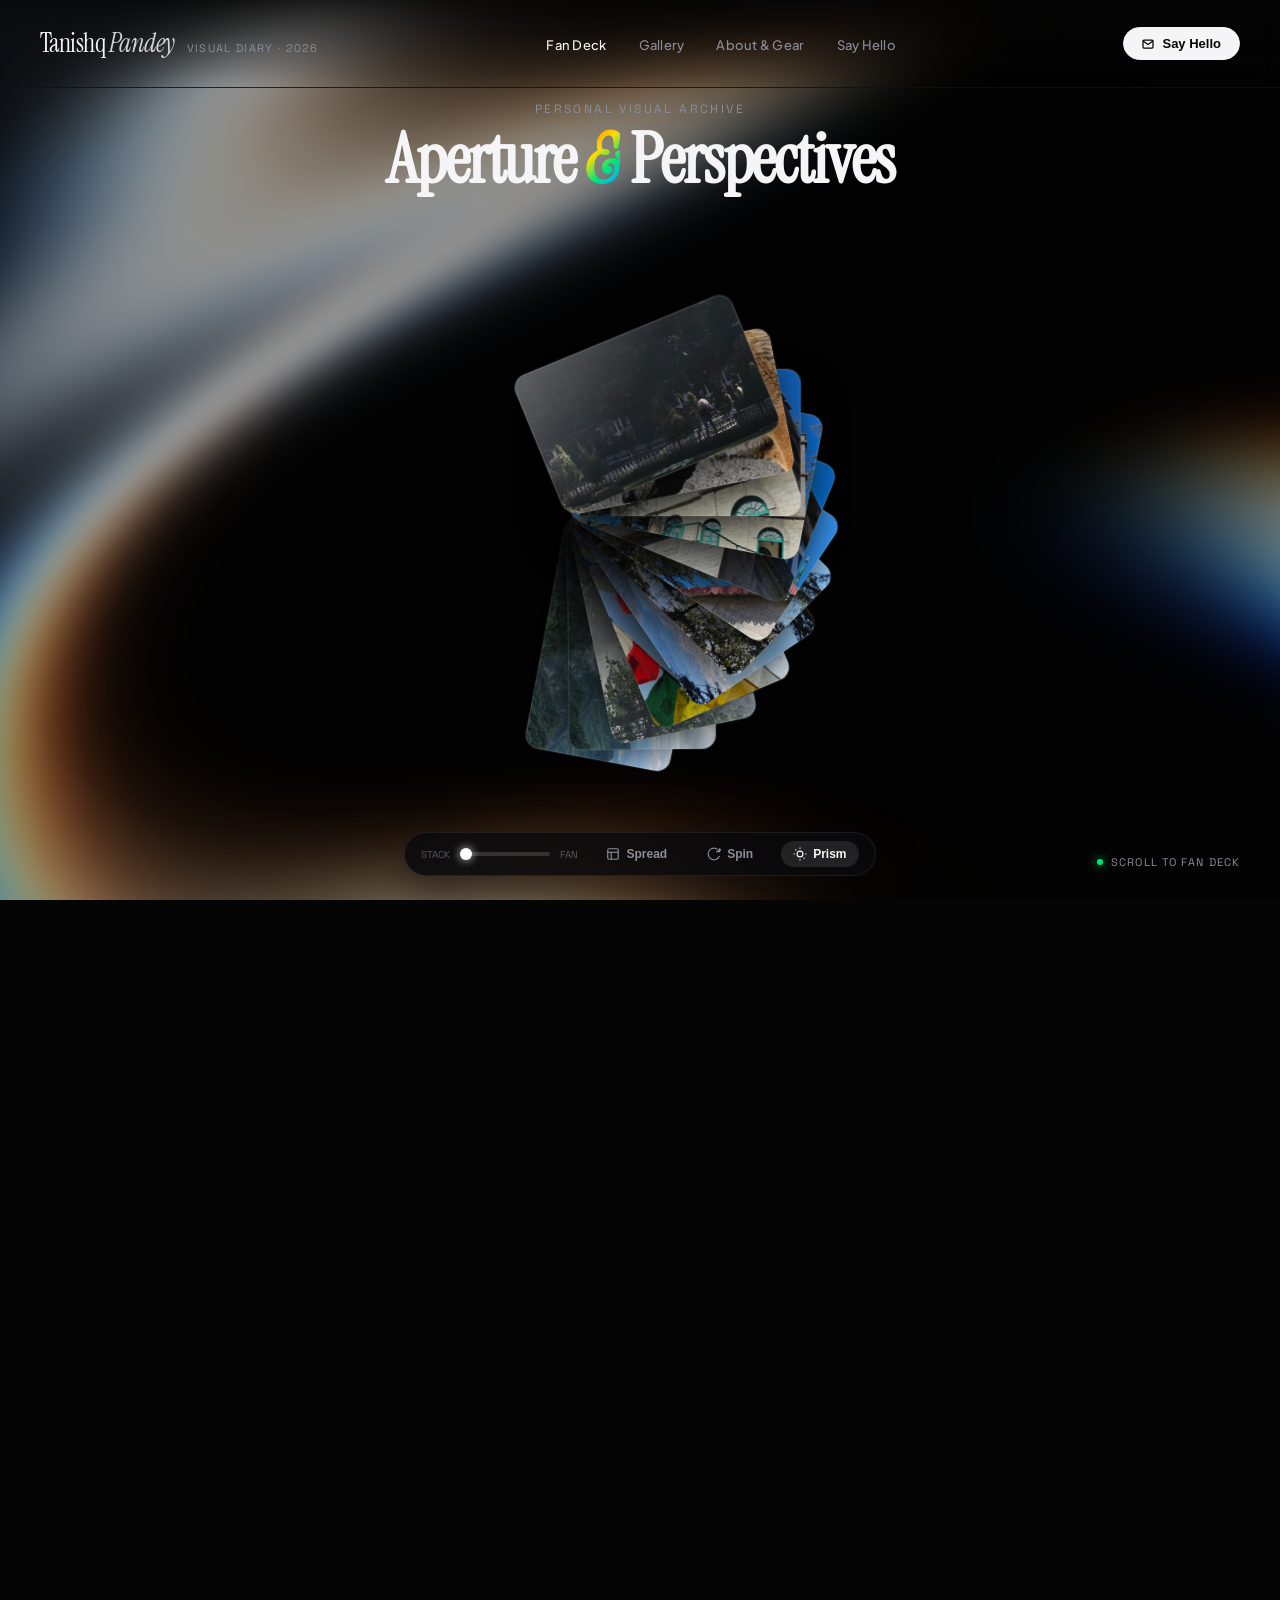
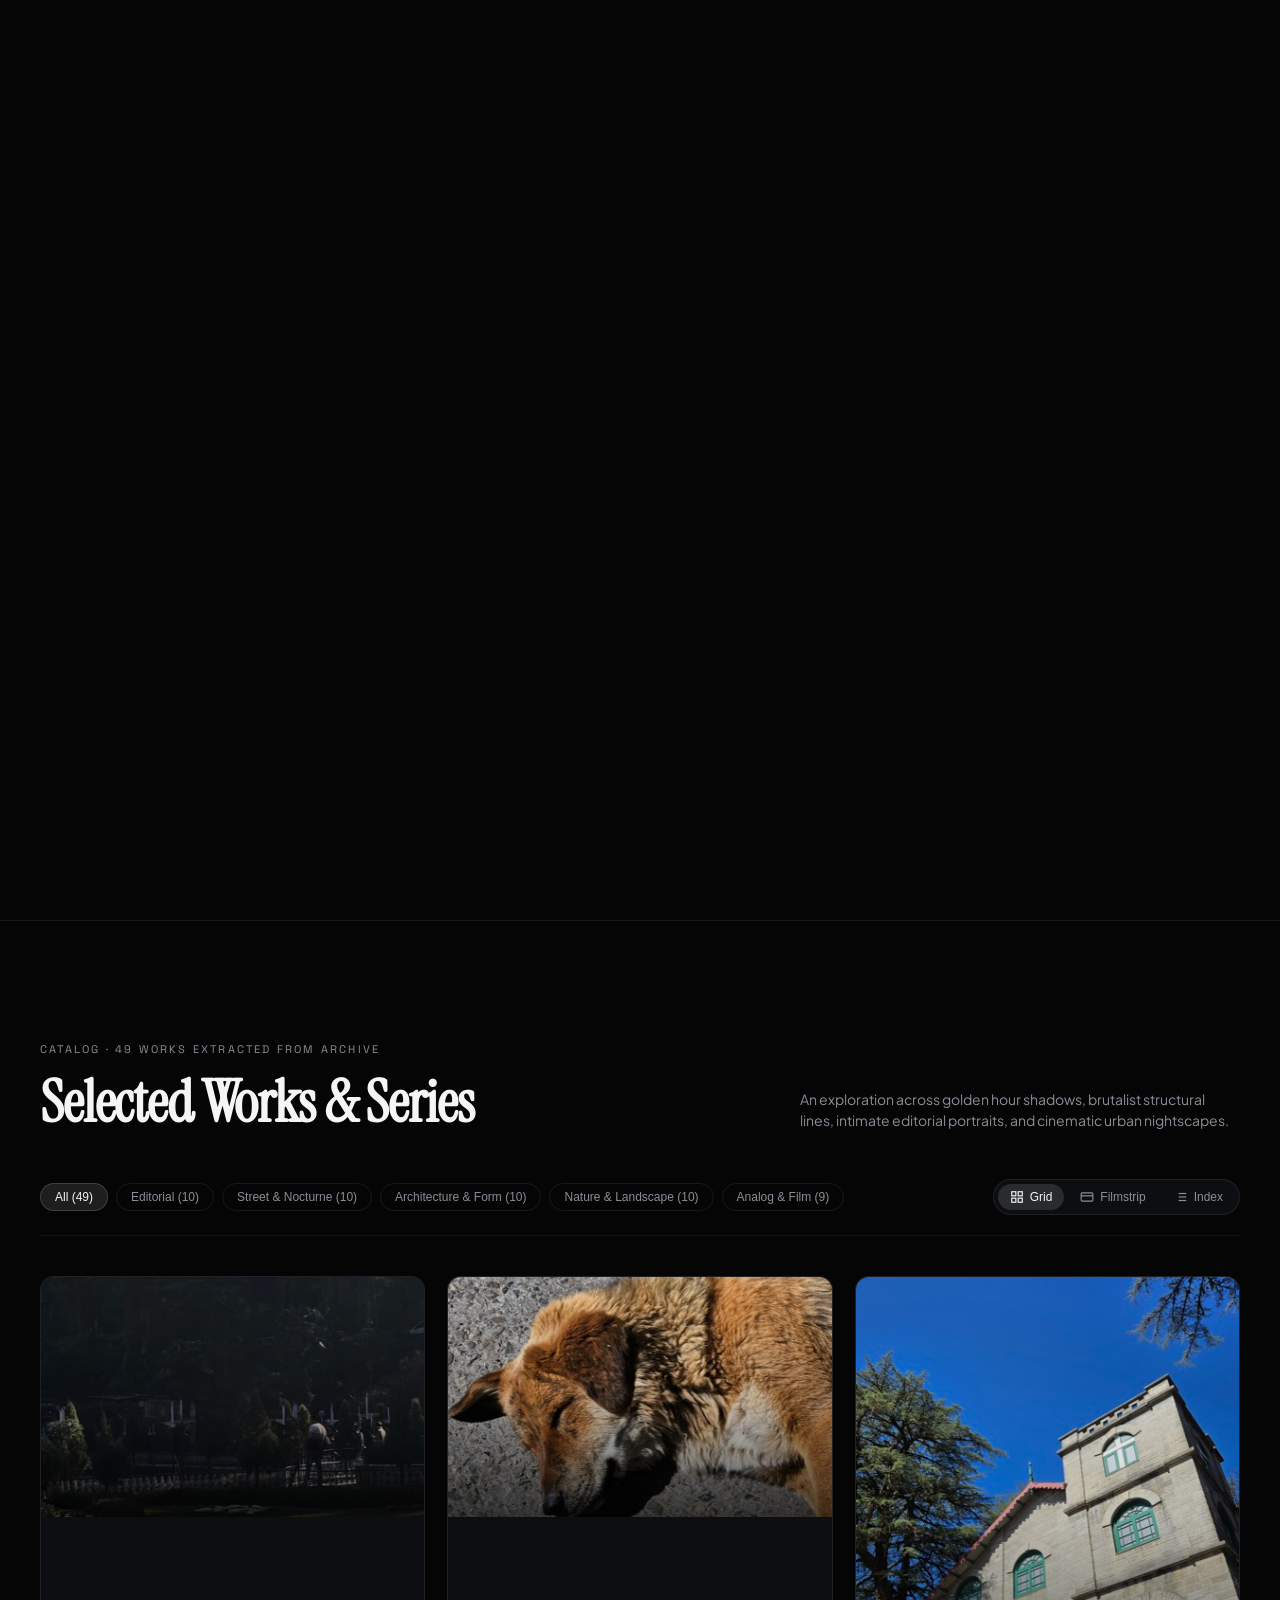
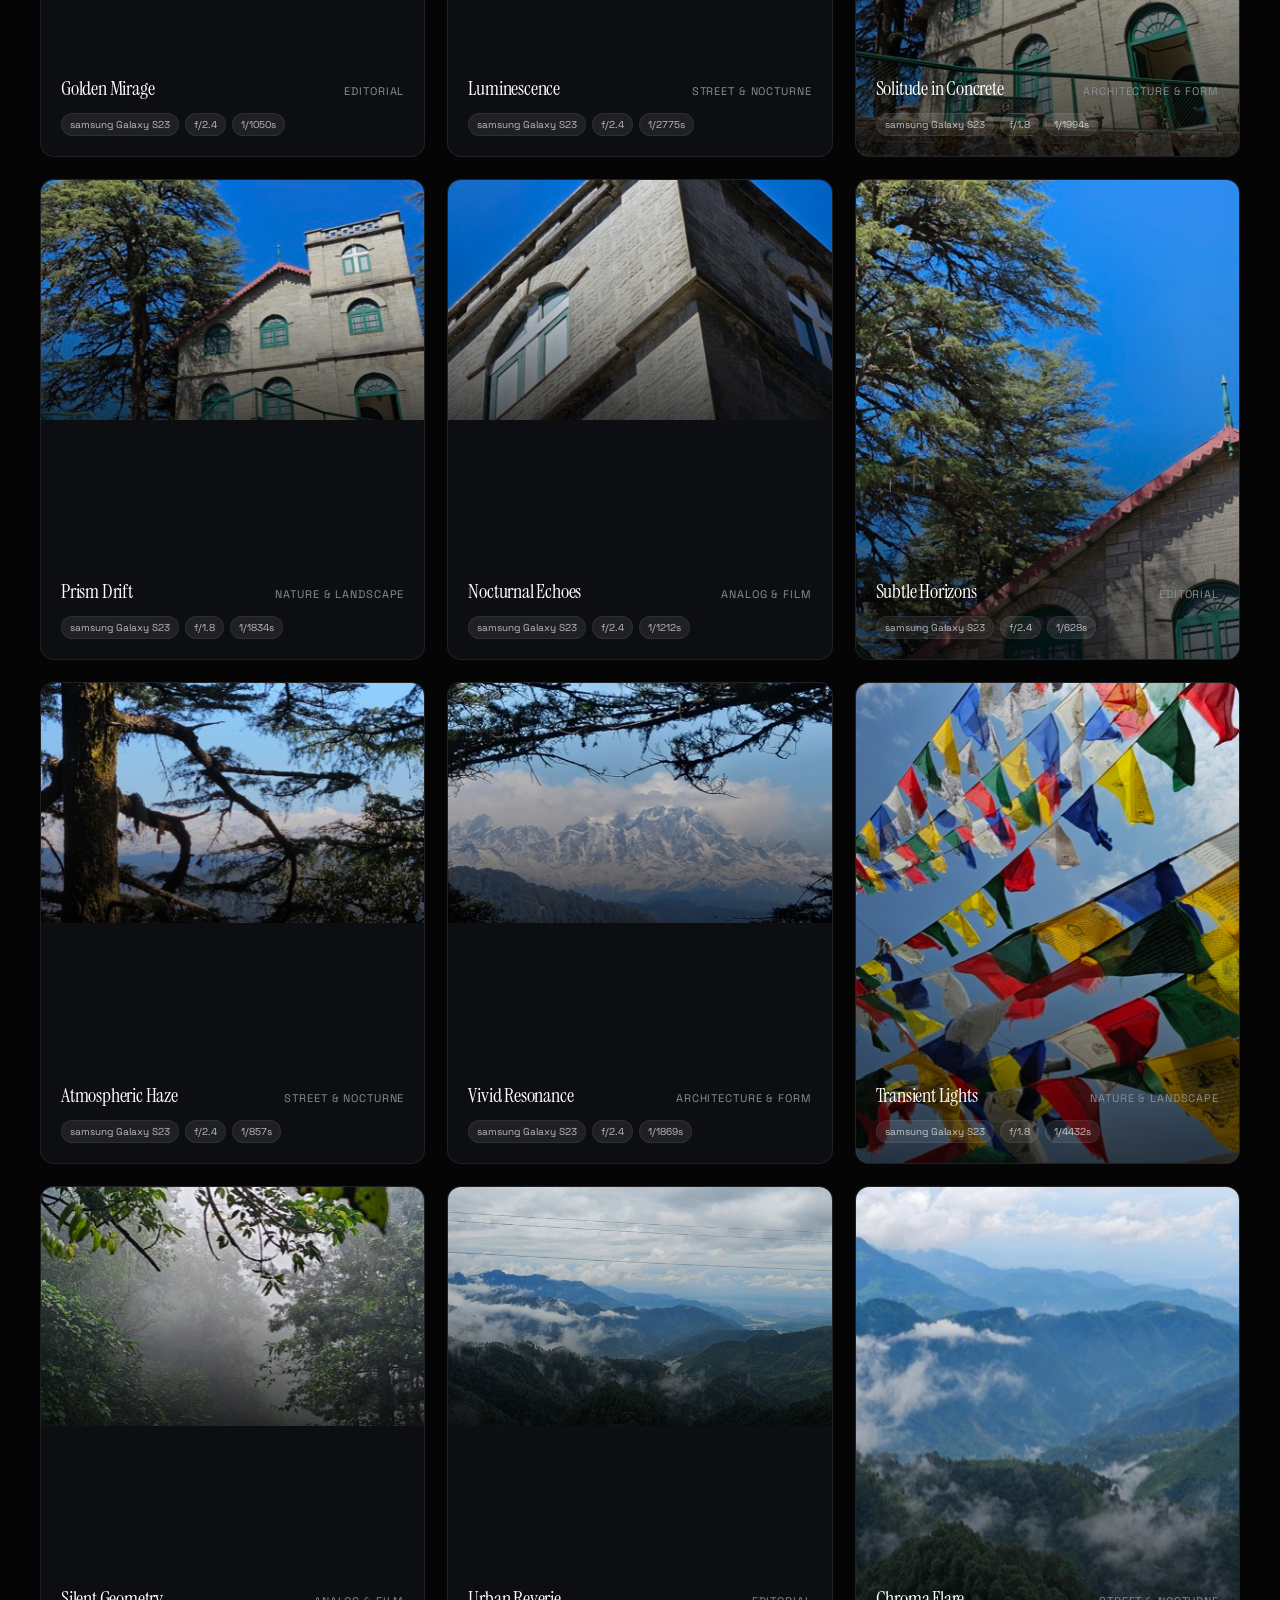
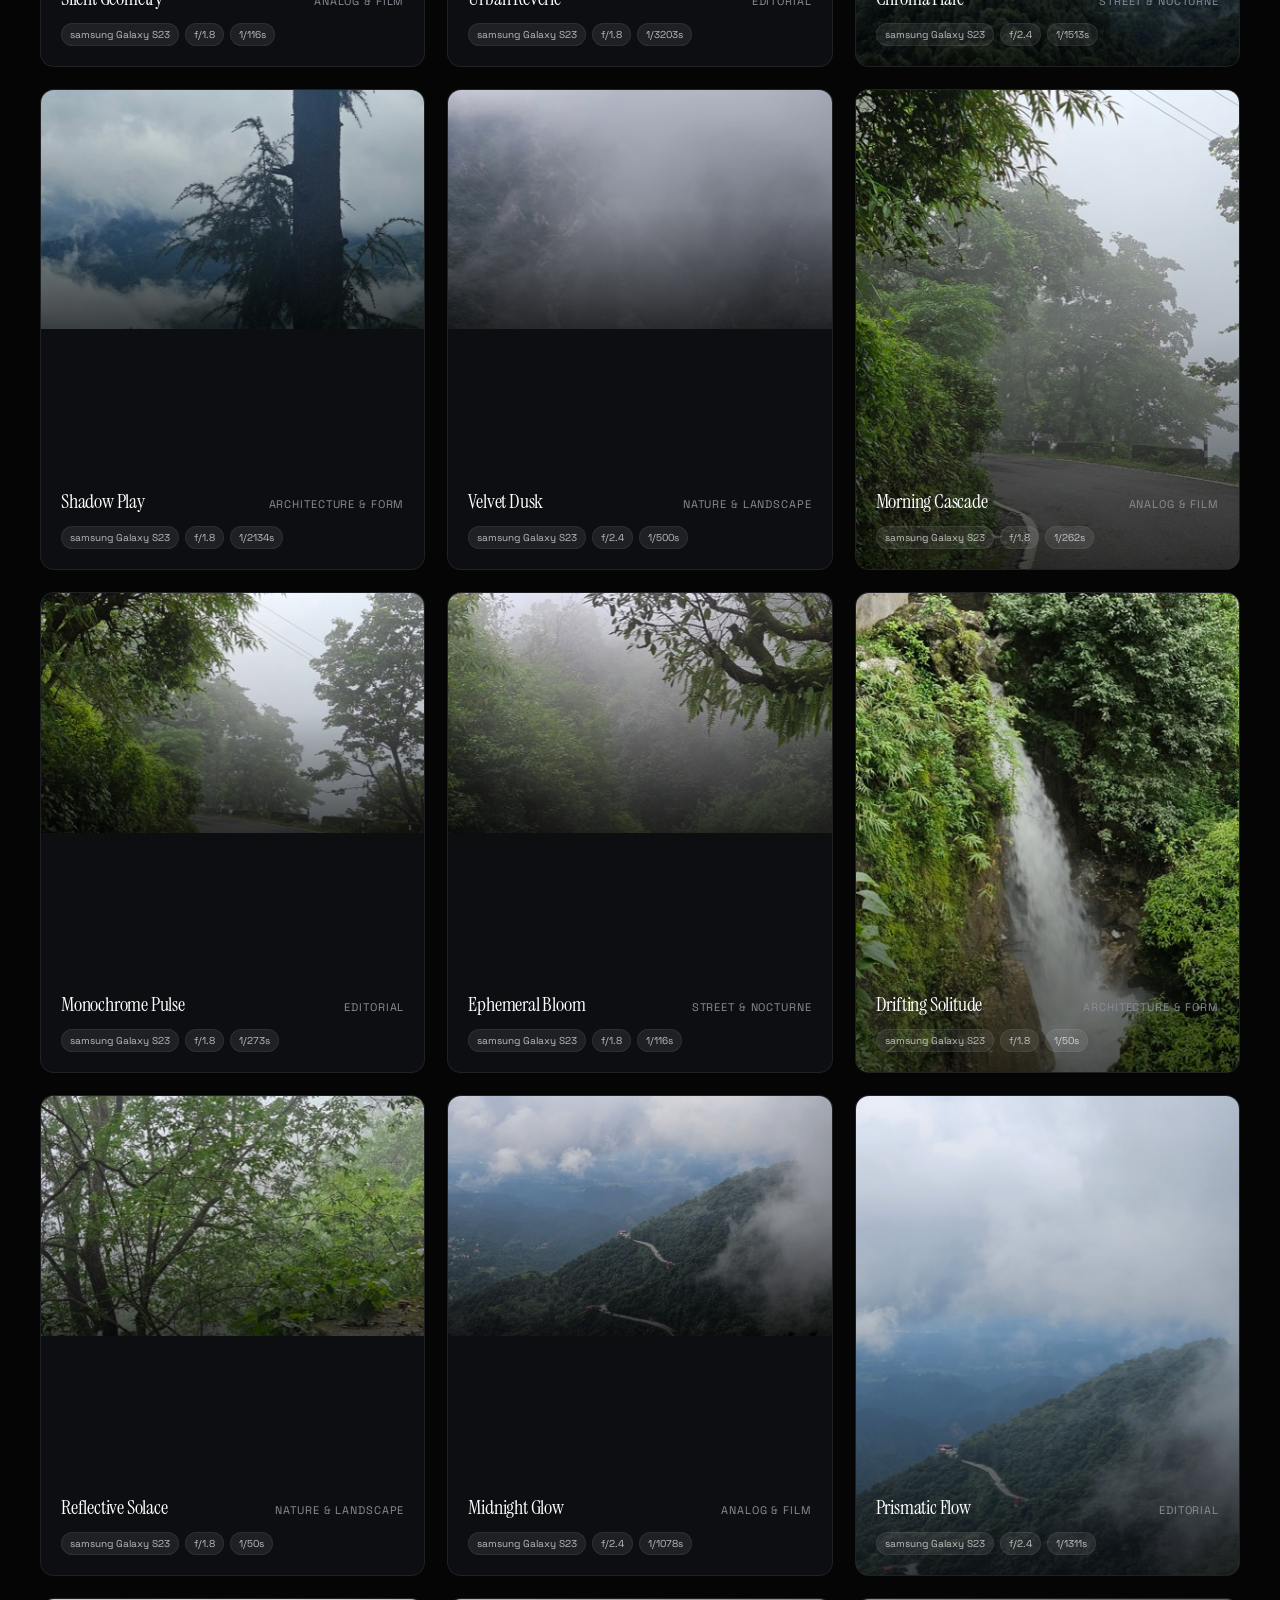
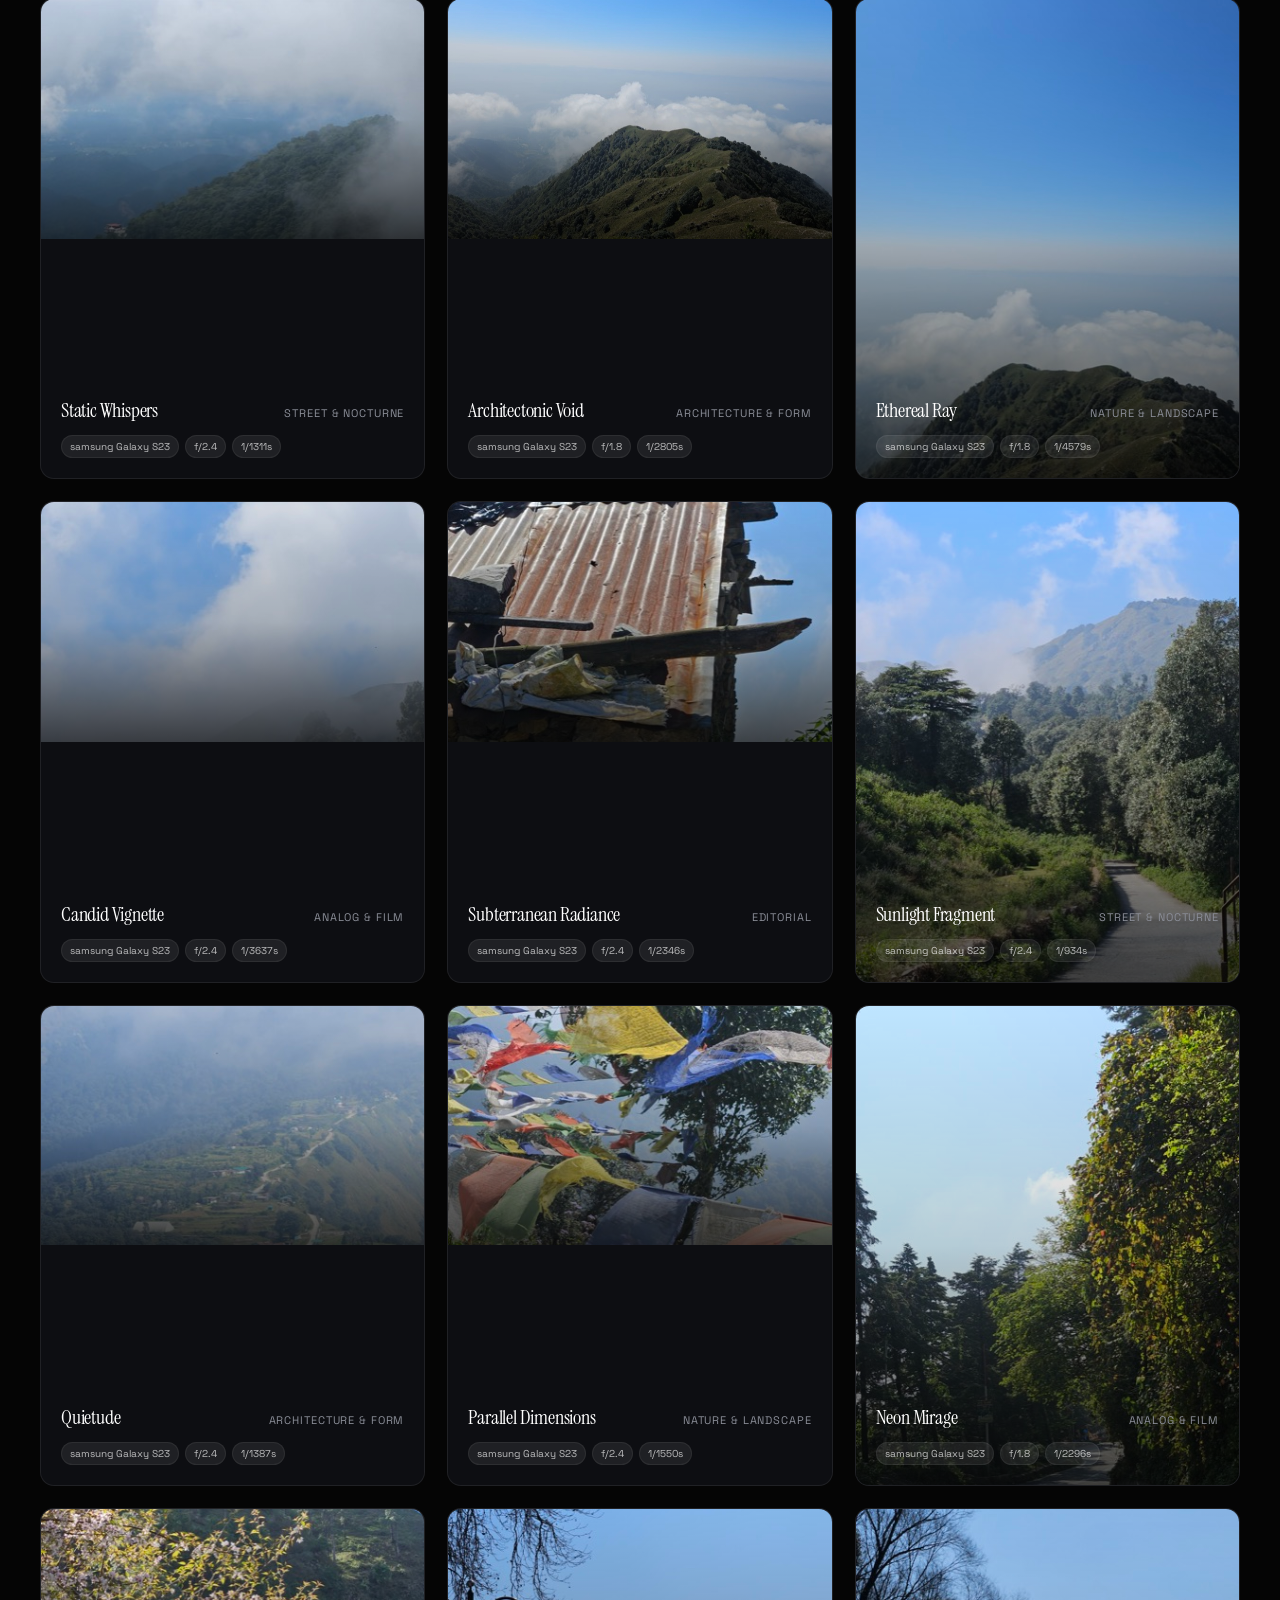
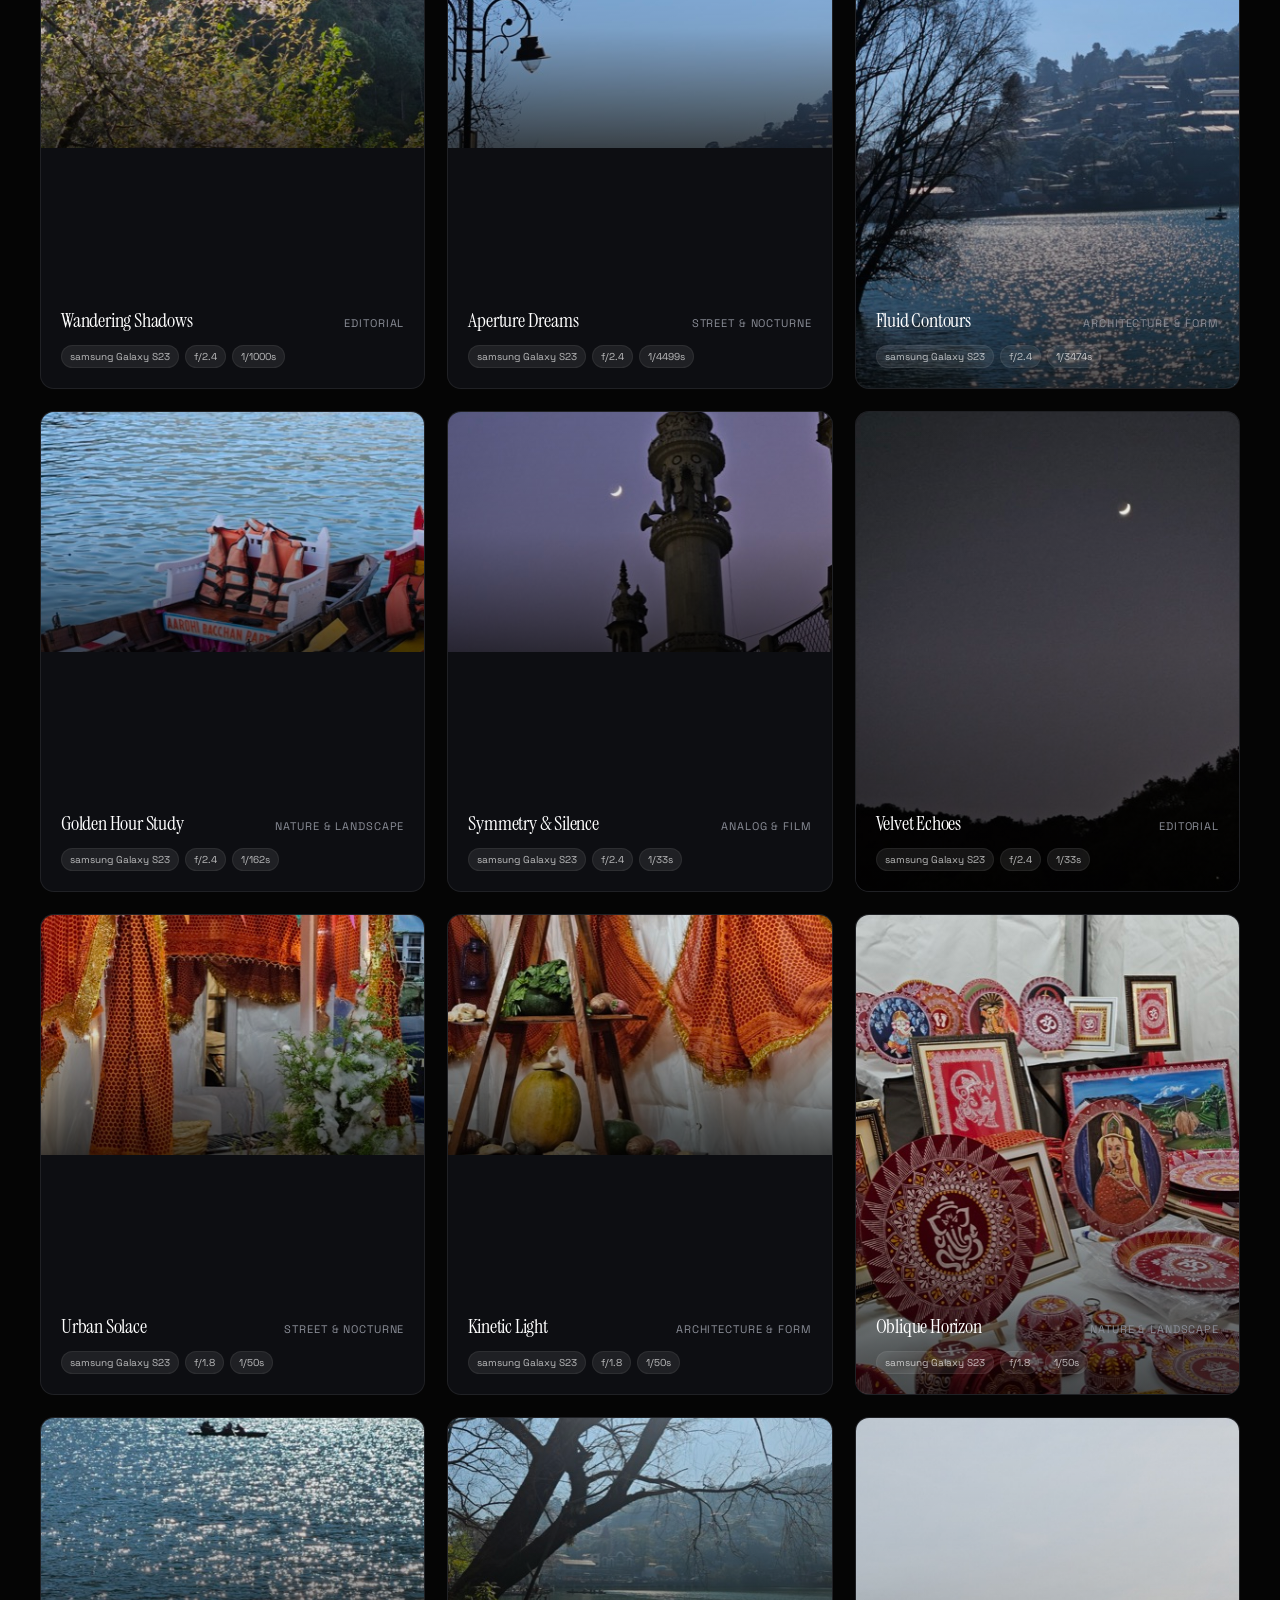
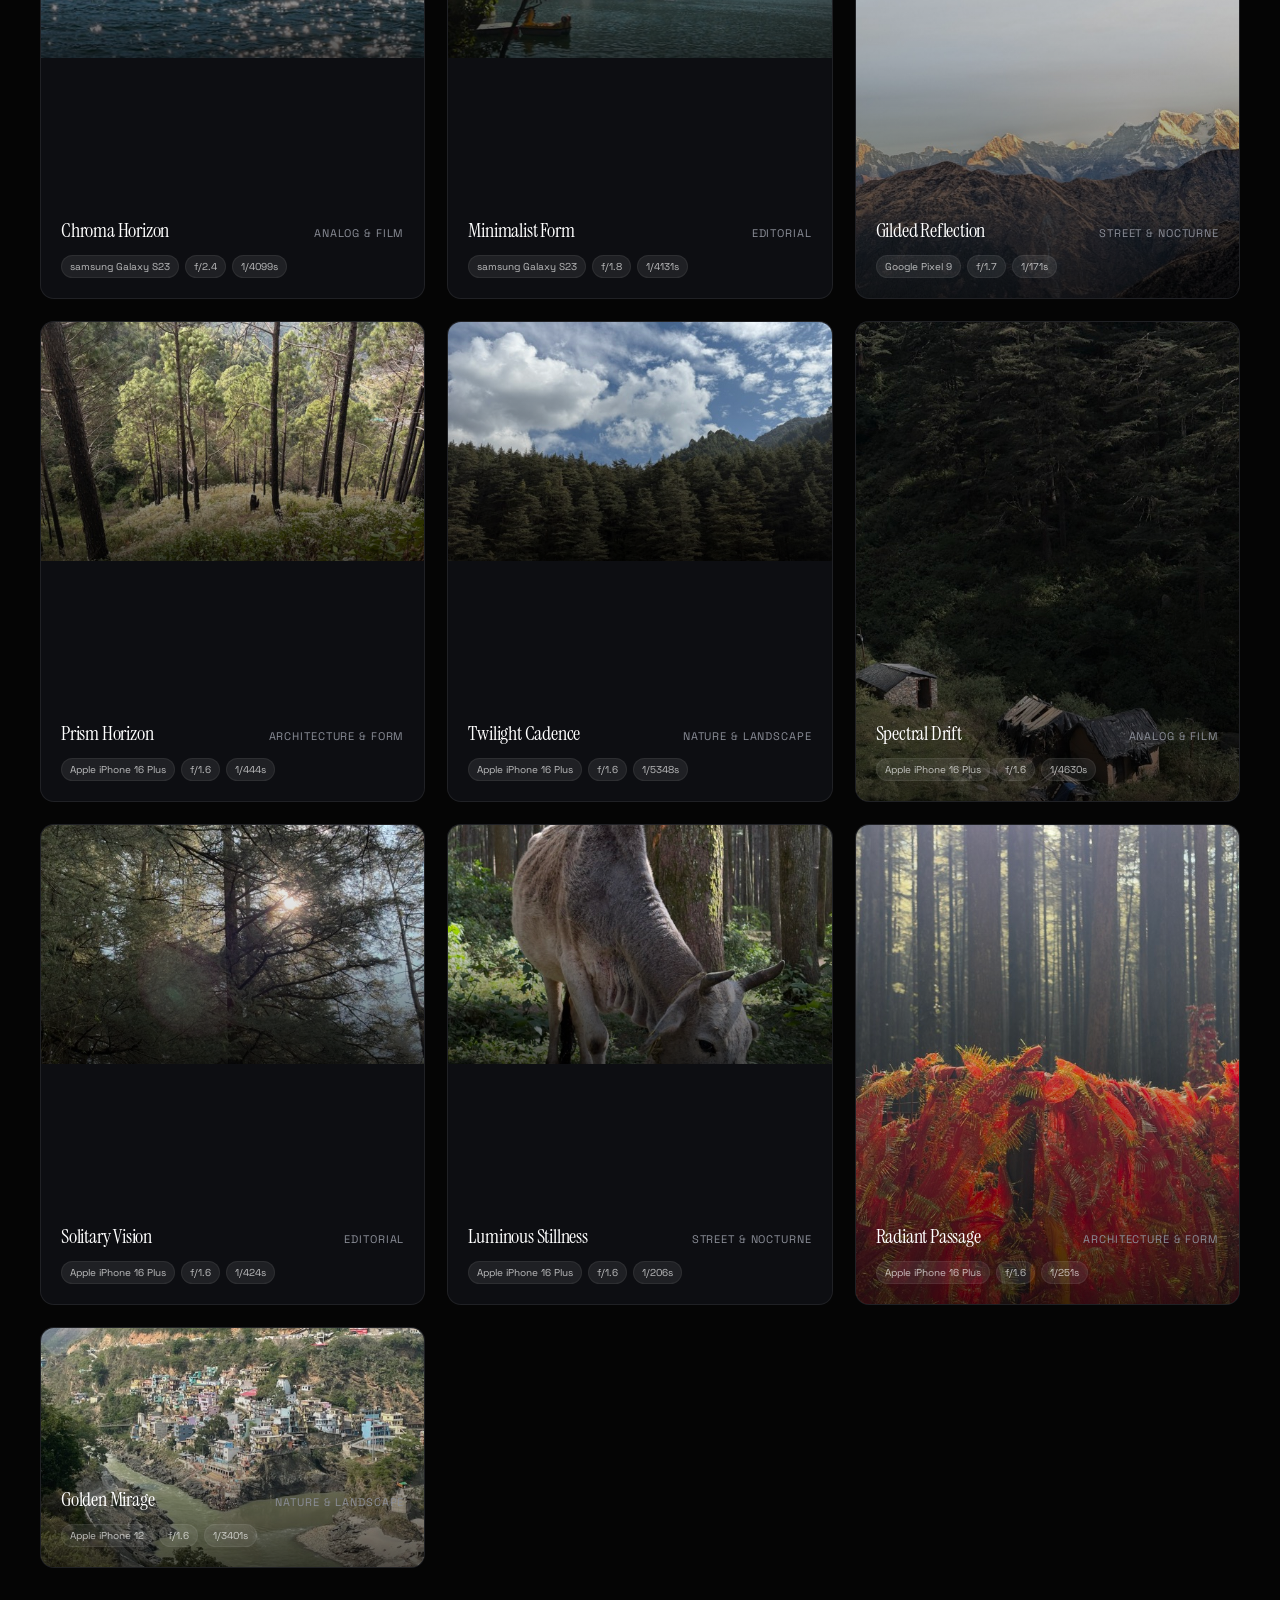
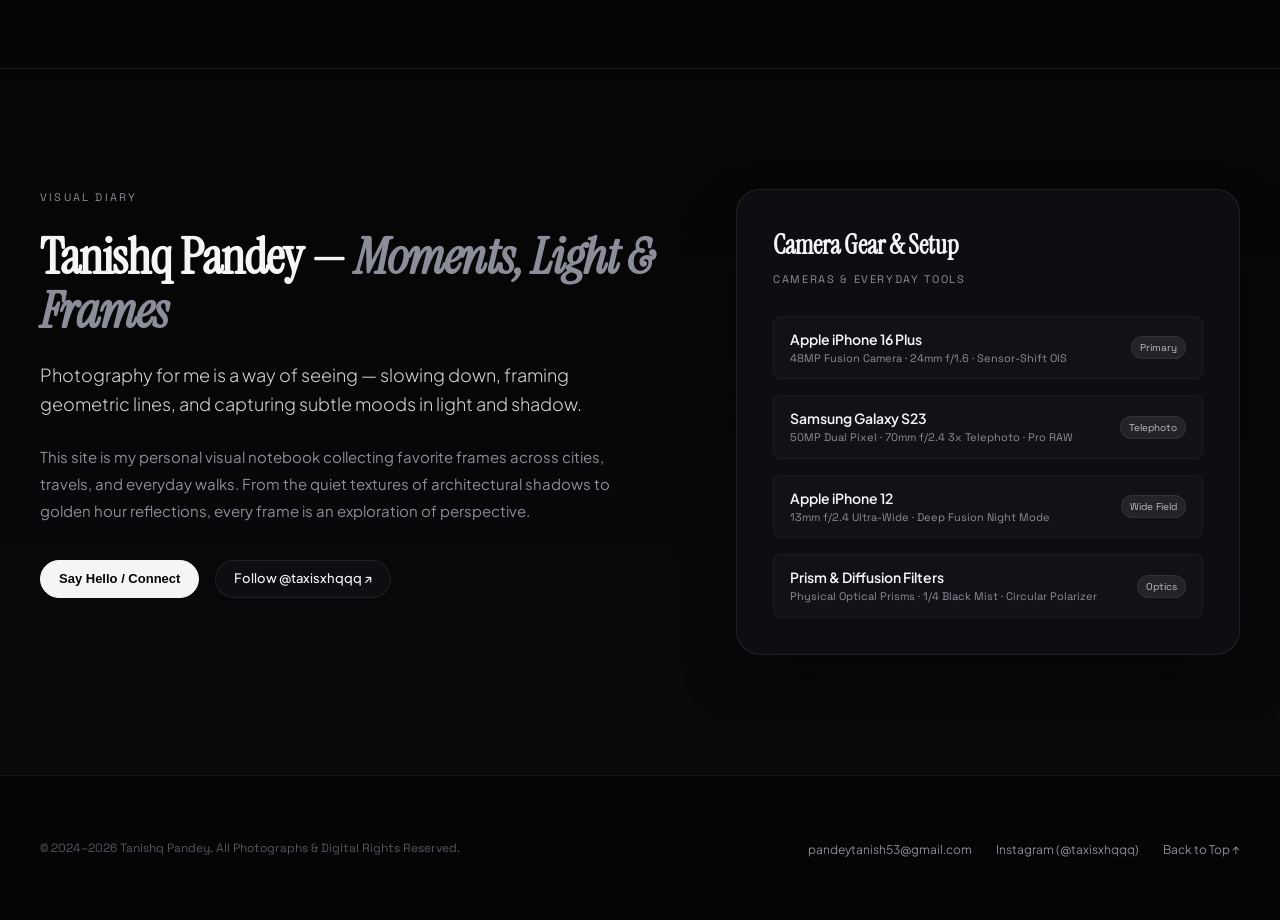
==== commit 6474dd67: "Link Say Hello contact form directly to email (pandeytanish53@gmail.com) with AJAX and mailto fallba" ====
--- a/index.html
+++ b/index.html
@@ -280,35 +280,46 @@
         </button>
       </div>
 
-      <form id="inquiry-form">
+      <form id="inquiry-form" action="https://formsubmit.co/pandeytanish53@gmail.com" method="POST">
+        <!-- FormSubmit Configuration -->
+        <input type="hidden" name="_subject" value="New Message from Portfolio Website!" />
+        <input type="hidden" name="_captcha" value="false" />
+        <input type="hidden" name="_template" value="table" />
+
         <div class="form-group">
           <label for="client-name">Your Name</label>
-          <input type="text" id="client-name" placeholder="e.g. Alex" required />
+          <input type="text" id="client-name" name="name" placeholder="e.g. Alex" required />
         </div>
 
         <div class="form-group">
           <label for="client-email">Email Address</label>
-          <input type="email" id="client-email" placeholder="alex@example.com" required />
+          <input type="email" id="client-email" name="email" placeholder="alex@example.com" required />
         </div>
 
         <div class="form-group">
           <label for="project-type">Topic</label>
-          <select id="project-type">
-            <option value="feedback">General Chat / Thoughts on Photos</option>
-            <option value="gear">Camera &amp; Lens Setup</option>
-            <option value="collab">Creative Idea / Photowalk</option>
-            <option value="other">Just Saying Hi</option>
+          <select id="project-type" name="topic">
+            <option value="General Chat / Thoughts on Photos">General Chat / Thoughts on Photos</option>
+            <option value="Camera & Lens Setup">Camera &amp; Lens Setup</option>
+            <option value="Creative Idea / Photowalk">Creative Idea / Photowalk</option>
+            <option value="Just Saying Hi">Just Saying Hi</option>
           </select>
         </div>
 
         <div class="form-group">
           <label for="client-message">Message</label>
-          <textarea id="client-message" rows="3" placeholder="Write your message here..."></textarea>
-        </div>
-
-        <button type="submit" class="pill-btn primary" style="width: 100%; justify-content: center; padding: 14px; margin-top: 10px;">
+          <textarea id="client-message" name="message" rows="3" placeholder="Write your message here..." required></textarea>
+        </div>
+
+        <button type="submit" id="inquiry-submit-btn" class="pill-btn primary" style="width: 100%; justify-content: center; padding: 14px; margin-top: 10px;">
           Send Message →
         </button>
+
+        <div id="form-status"></div>
+
+        <p style="text-align: center; font-size: 11px; color: var(--text-dim); margin-top: 14px; margin-bottom: 0;">
+          Direct email: <a href="mailto:pandeytanish53@gmail.com" style="color: var(--text-muted); text-decoration: underline;">pandeytanish53@gmail.com</a>
+        </p>
       </form>
     </div>
   </div>
--- a/assets/css/style.css
+++ b/assets/css/style.css
@@ -1079,6 +1079,29 @@
   border-color: #fff;
 }
 
+.form-success-msg {
+  background: rgba(0, 230, 118, 0.12);
+  border: 1px solid rgba(0, 230, 118, 0.35);
+  color: #00e676;
+  border-radius: var(--radius-sm);
+  padding: 12px 14px;
+  font-size: 13px;
+  margin-top: 14px;
+  text-align: center;
+  font-family: var(--font-mono);
+  animation: fadeIn 0.3s ease;
+}
+
+@keyframes spin {
+  from { transform: rotate(0deg); }
+  to { transform: rotate(360deg); }
+}
+
+@keyframes fadeIn {
+  from { opacity: 0; transform: translateY(4px); }
+  to { opacity: 1; transform: translateY(0); }
+}
+
 /* Footer */
 .site-footer {
   position: relative;
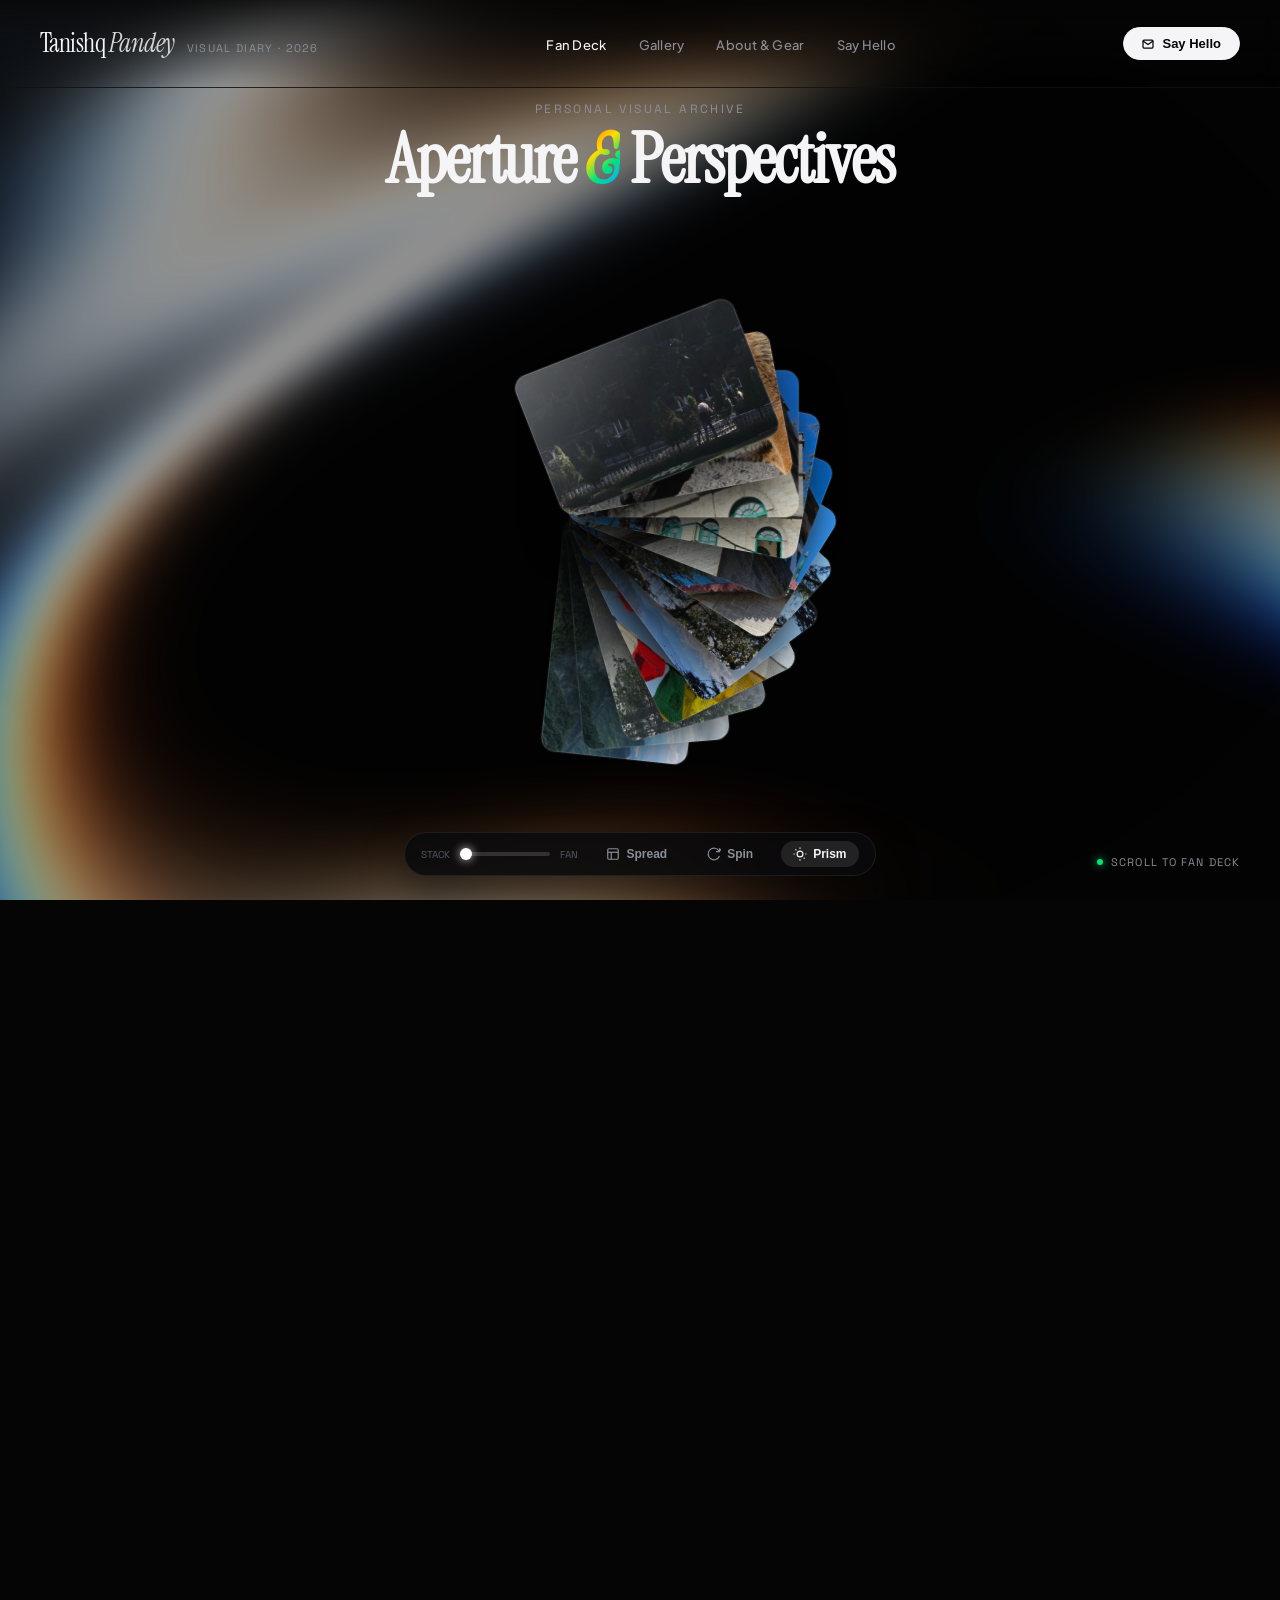
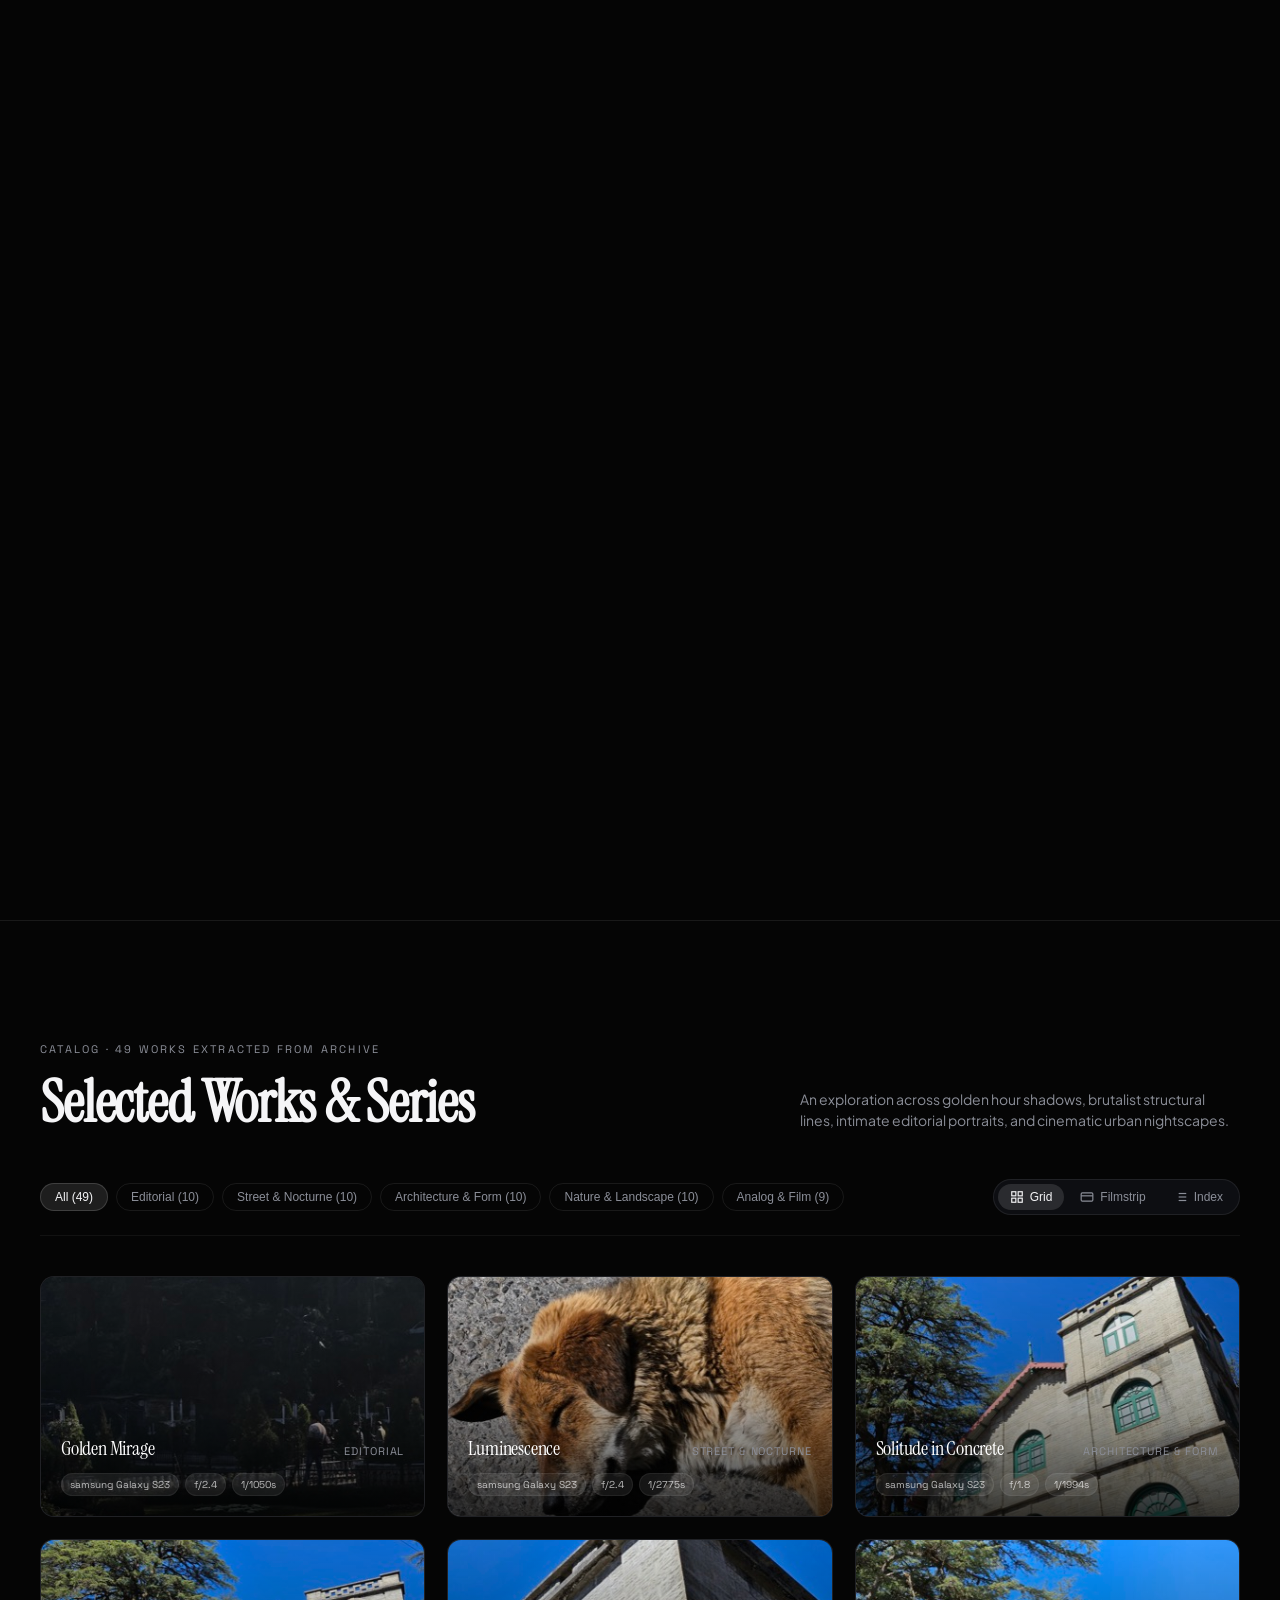
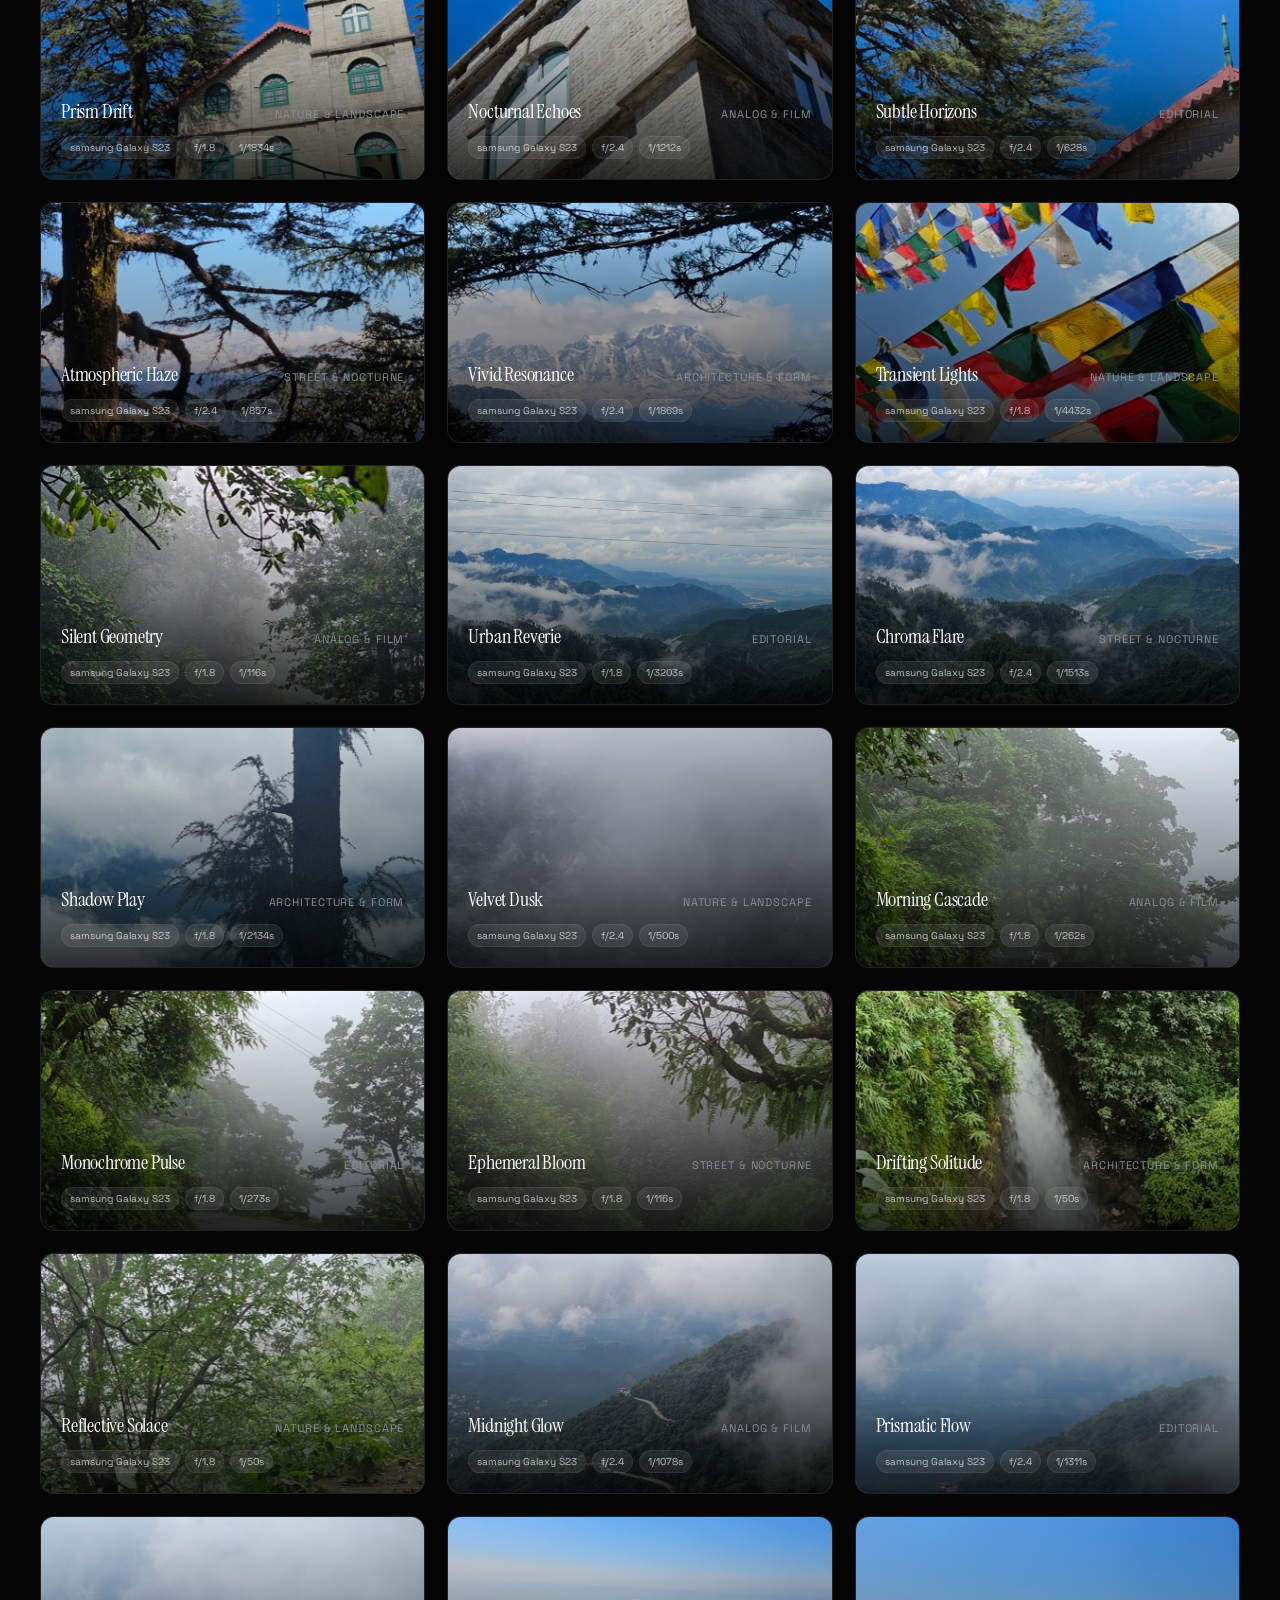
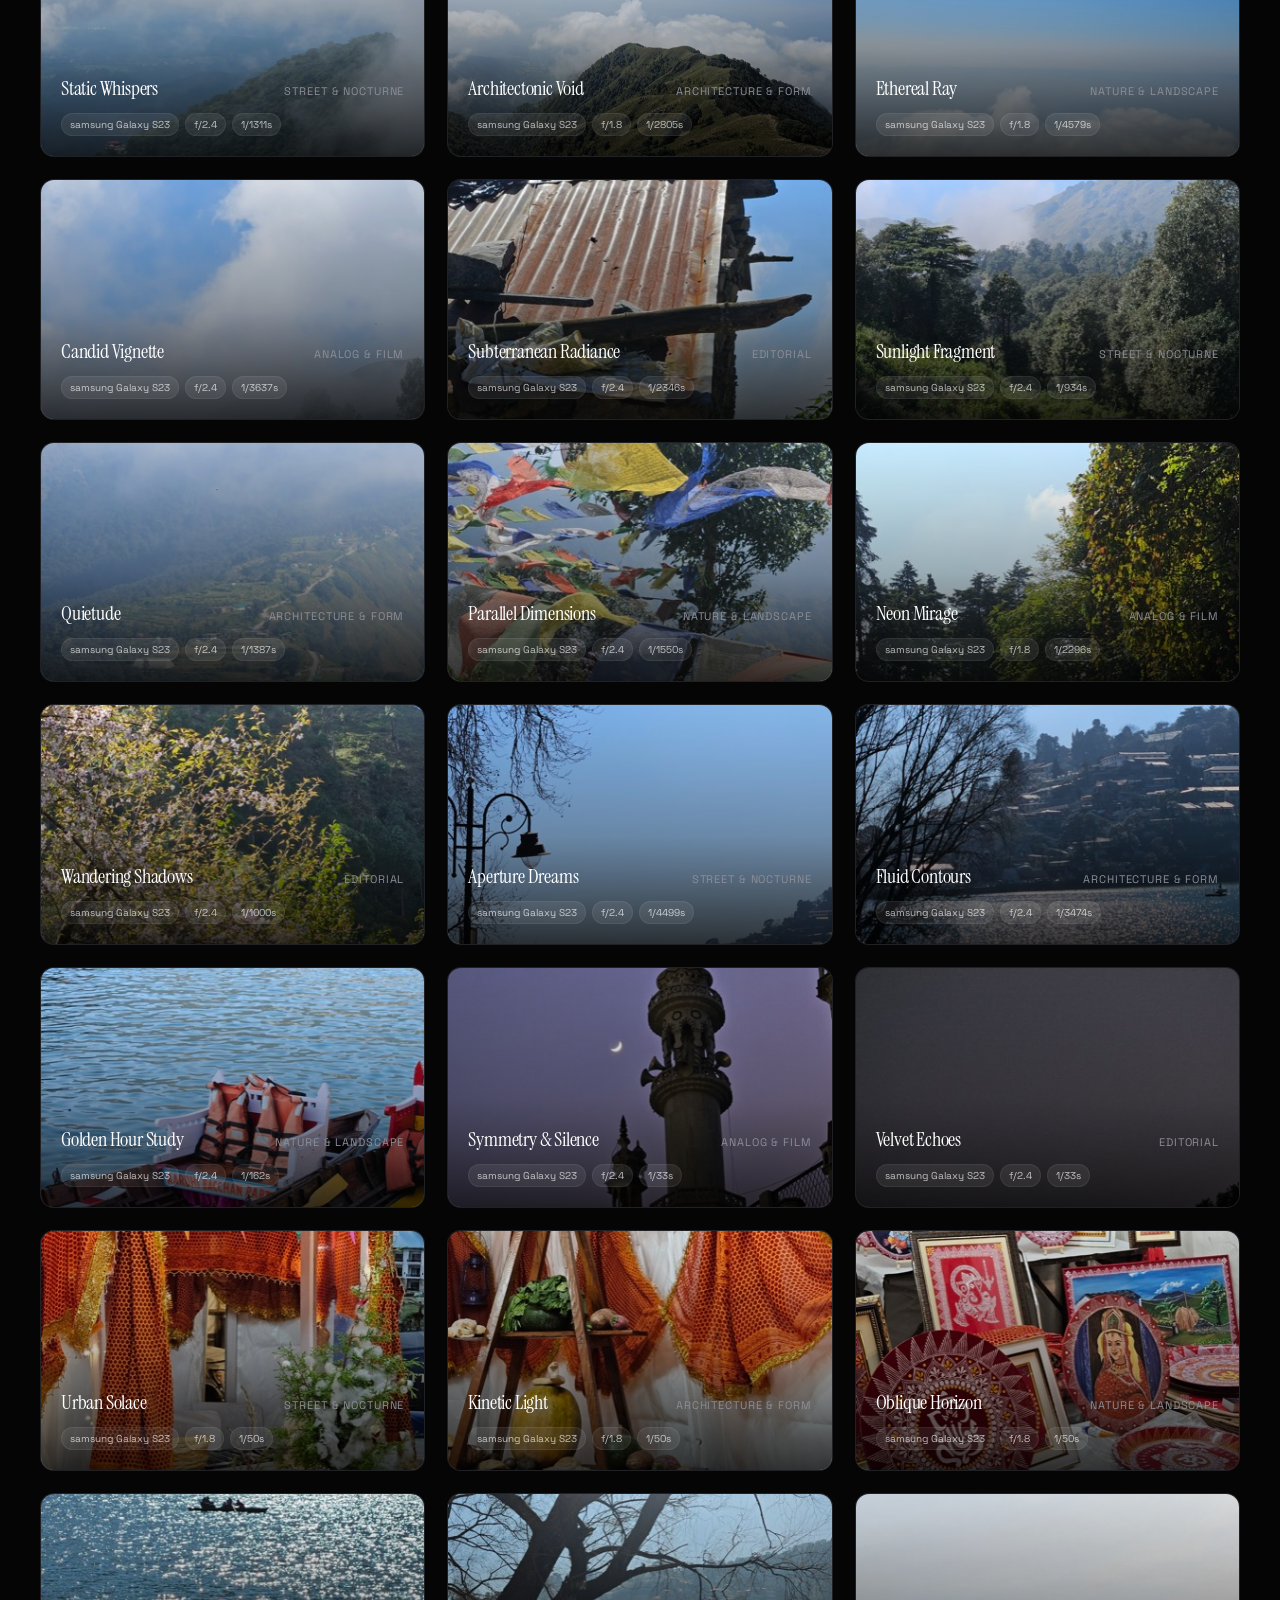
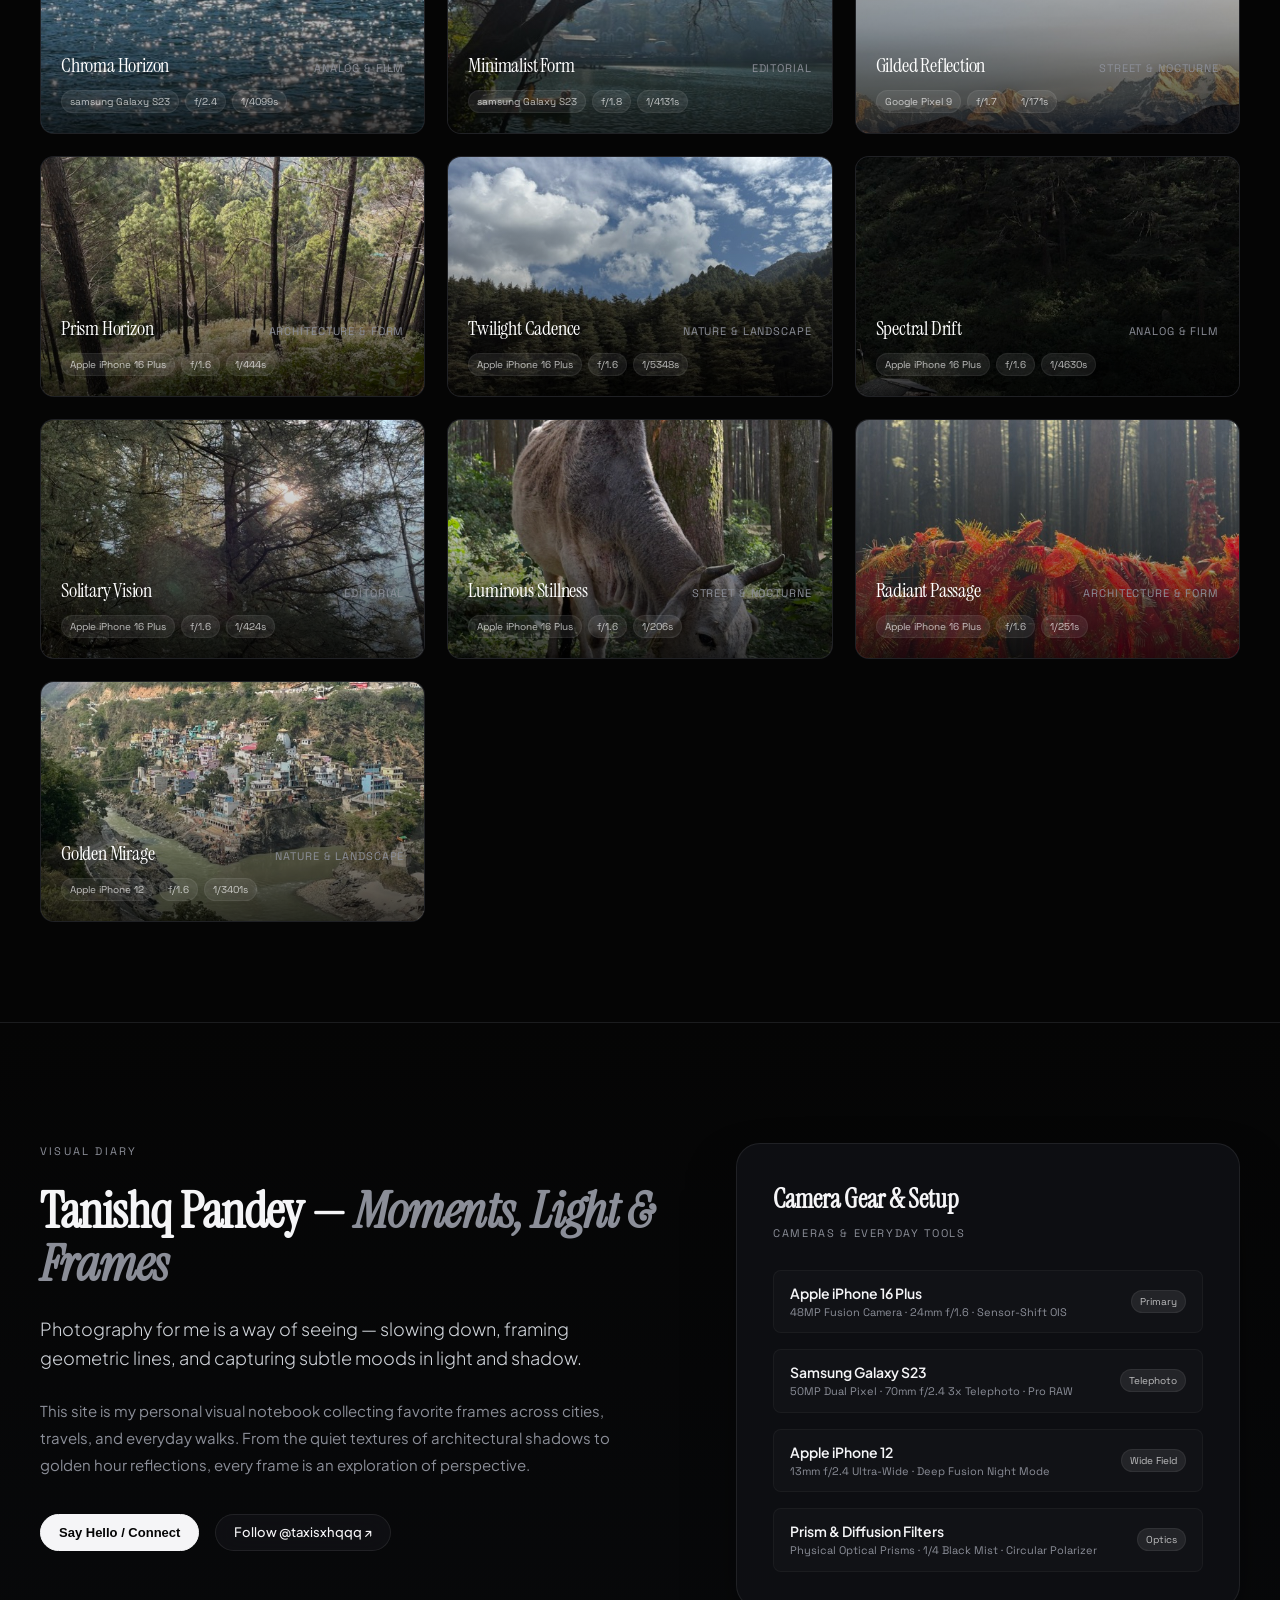
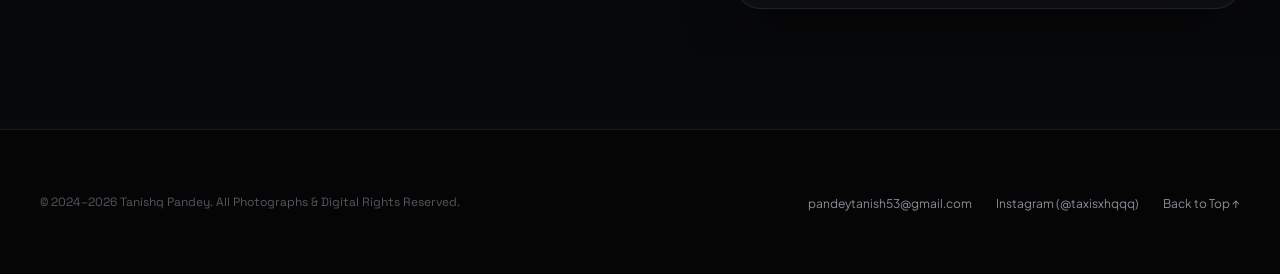
==== commit 9263ff6e: "Fix gallery images rendering: eliminate blank cards with opacity: 1, expand eager loading to 18 card" ====
--- a/index.html
+++ b/index.html
@@ -16,7 +16,7 @@
   <link rel="icon" type="image/svg+xml" href="data:image/svg+xml,<svg xmlns='http://www.w3.org/2000/svg' viewBox='0 0 100 100'><circle cx='50' cy='50' r='45' fill='%23050505' stroke='%23ffffff' stroke-width='6'/><circle cx='50' cy='50' r='18' fill='%23ffffff'/></svg>" />
 
   <!-- Styles -->
-  <link rel="stylesheet" href="assets/css/style.css" />
+  <link rel="stylesheet" href="assets/css/style.css?v=2.1" />
 </head>
 <body>
 
@@ -338,6 +338,6 @@
   </footer>
 
   <!-- Main JavaScript Module -->
-  <script type="module" src="assets/js/app.js"></script>
+  <script type="module" src="assets/js/app.js?v=2.1"></script>
 </body>
 </html>
--- a/assets/css/style.css
+++ b/assets/css/style.css
@@ -600,9 +600,11 @@
 
 .gallery-card {
   position: relative;
+  width: 100%;
+  aspect-ratio: 16 / 10;
   border-radius: var(--radius-md);
   overflow: hidden;
-  background: var(--bg-card);
+  background: #0d0e12;
   border: 1px solid var(--border-subtle);
   cursor: pointer;
   transform: translateZ(0);
@@ -616,20 +618,19 @@
 }
 
 .gallery-card-img-wrap {
-  position: relative;
+  position: absolute;
+  inset: 0;
   width: 100%;
-  aspect-ratio: 16 / 10;
+  height: 100%;
   overflow: hidden;
-}
-
-.gallery-card-img-wrap.portrait {
-  aspect-ratio: 4 / 5;
 }
 
 .gallery-card img {
   width: 100%;
   height: 100%;
   object-fit: cover;
+  display: block;
+  opacity: 1;
   transition: transform 0.6s cubic-bezier(0.16, 1, 0.3, 1);
 }
 
@@ -640,9 +641,10 @@
 .gallery-card-overlay {
   position: absolute;
   inset: 0;
-  background: linear-gradient(to top, rgba(0, 0, 0, 0.85) 0%, rgba(0, 0, 0, 0.2) 50%, transparent 100%);
-  opacity: 0.8;
+  background: linear-gradient(to top, rgba(0, 0, 0, 0.9) 0%, rgba(0, 0, 0, 0.35) 45%, transparent 100%);
+  opacity: 0.85;
   transition: opacity 0.3s ease;
+  pointer-events: none;
 }
 
 .gallery-card:hover .gallery-card-overlay {
@@ -659,6 +661,7 @@
   flex-direction: column;
   gap: 6px;
   z-index: 2;
+  pointer-events: none;
 }
 
 .card-title-row {
@@ -727,6 +730,7 @@
 }
 
 .gallery-grid.list .gallery-card {
+  aspect-ratio: auto;
   border-radius: 0;
   background: var(--bg-card);
   display: flex;
@@ -739,6 +743,15 @@
 
 .gallery-grid.list .gallery-card-img-wrap {
   display: none;
+}
+
+.gallery-grid.list .gallery-card-info {
+  position: static;
+  padding: 0;
+  flex-direction: row;
+  justify-content: space-between;
+  align-items: center;
+  width: 100%;
 }
 
 /* ==========================================================================
